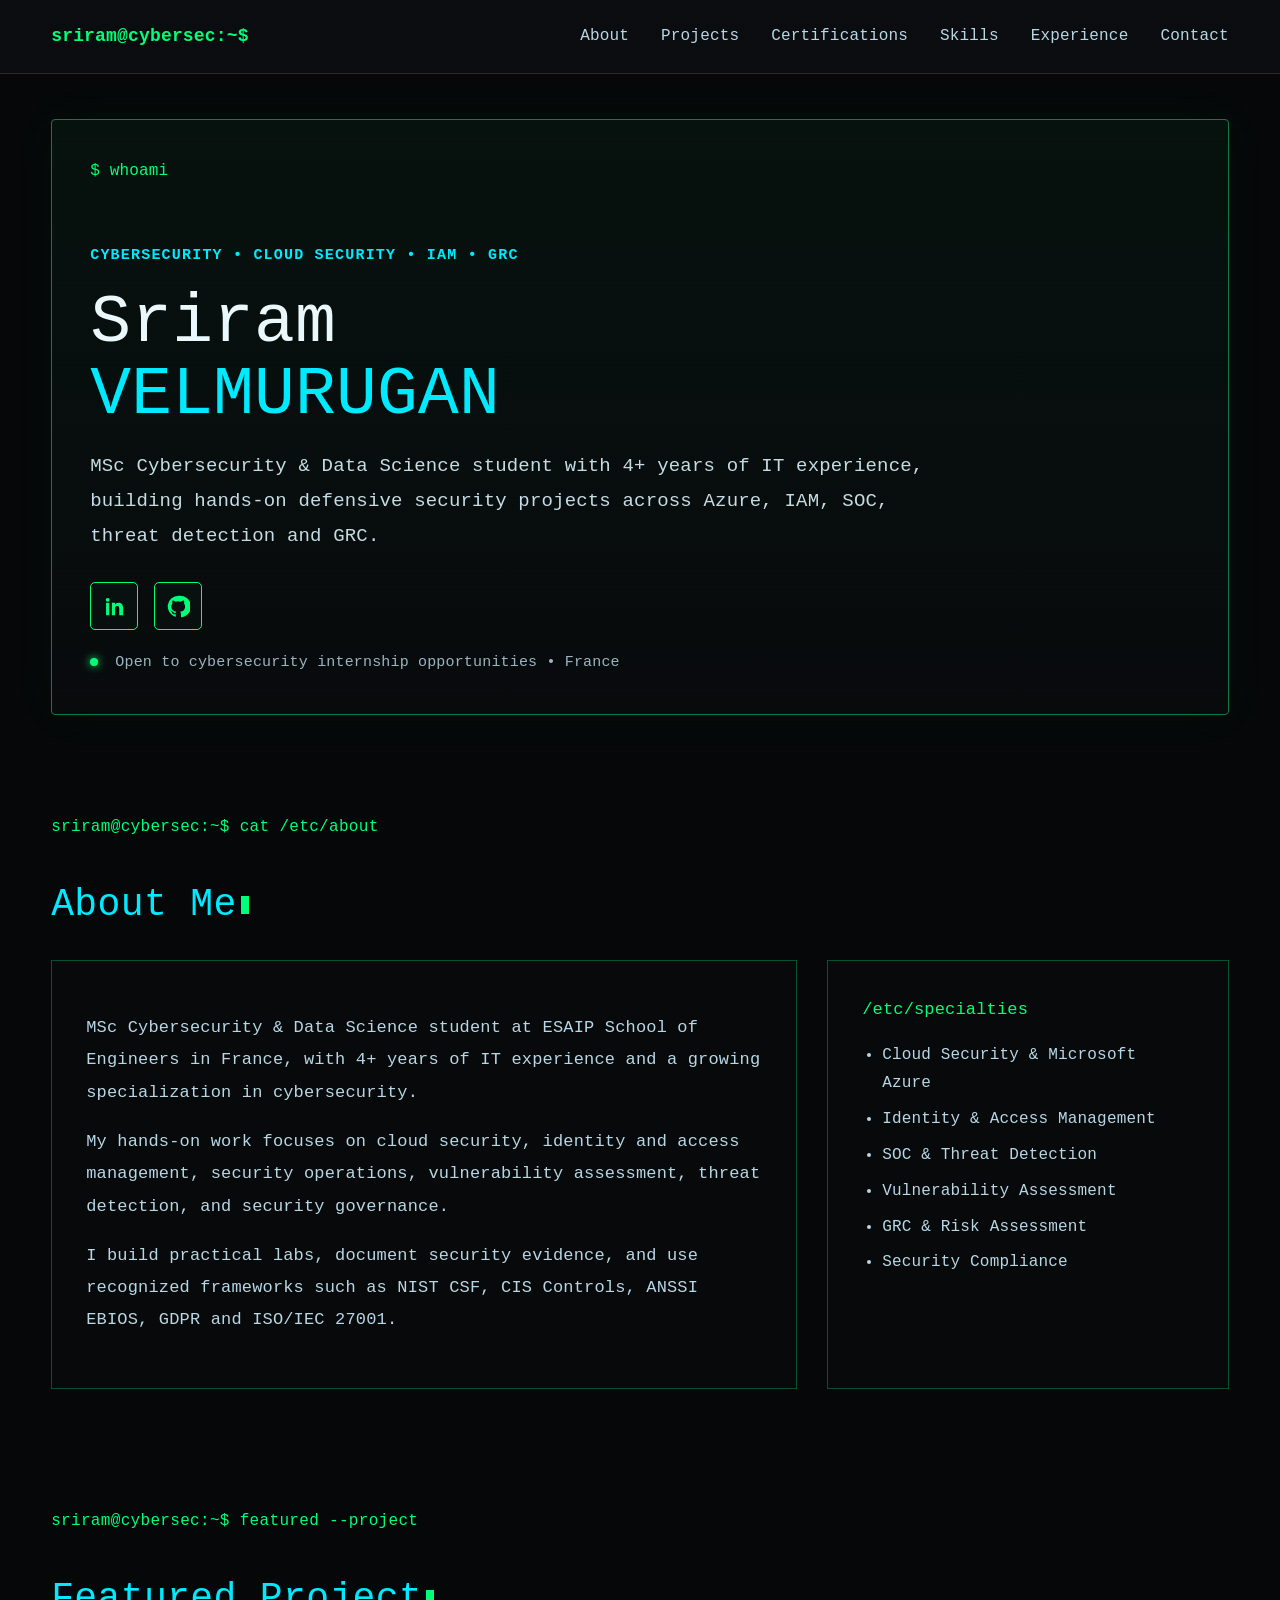
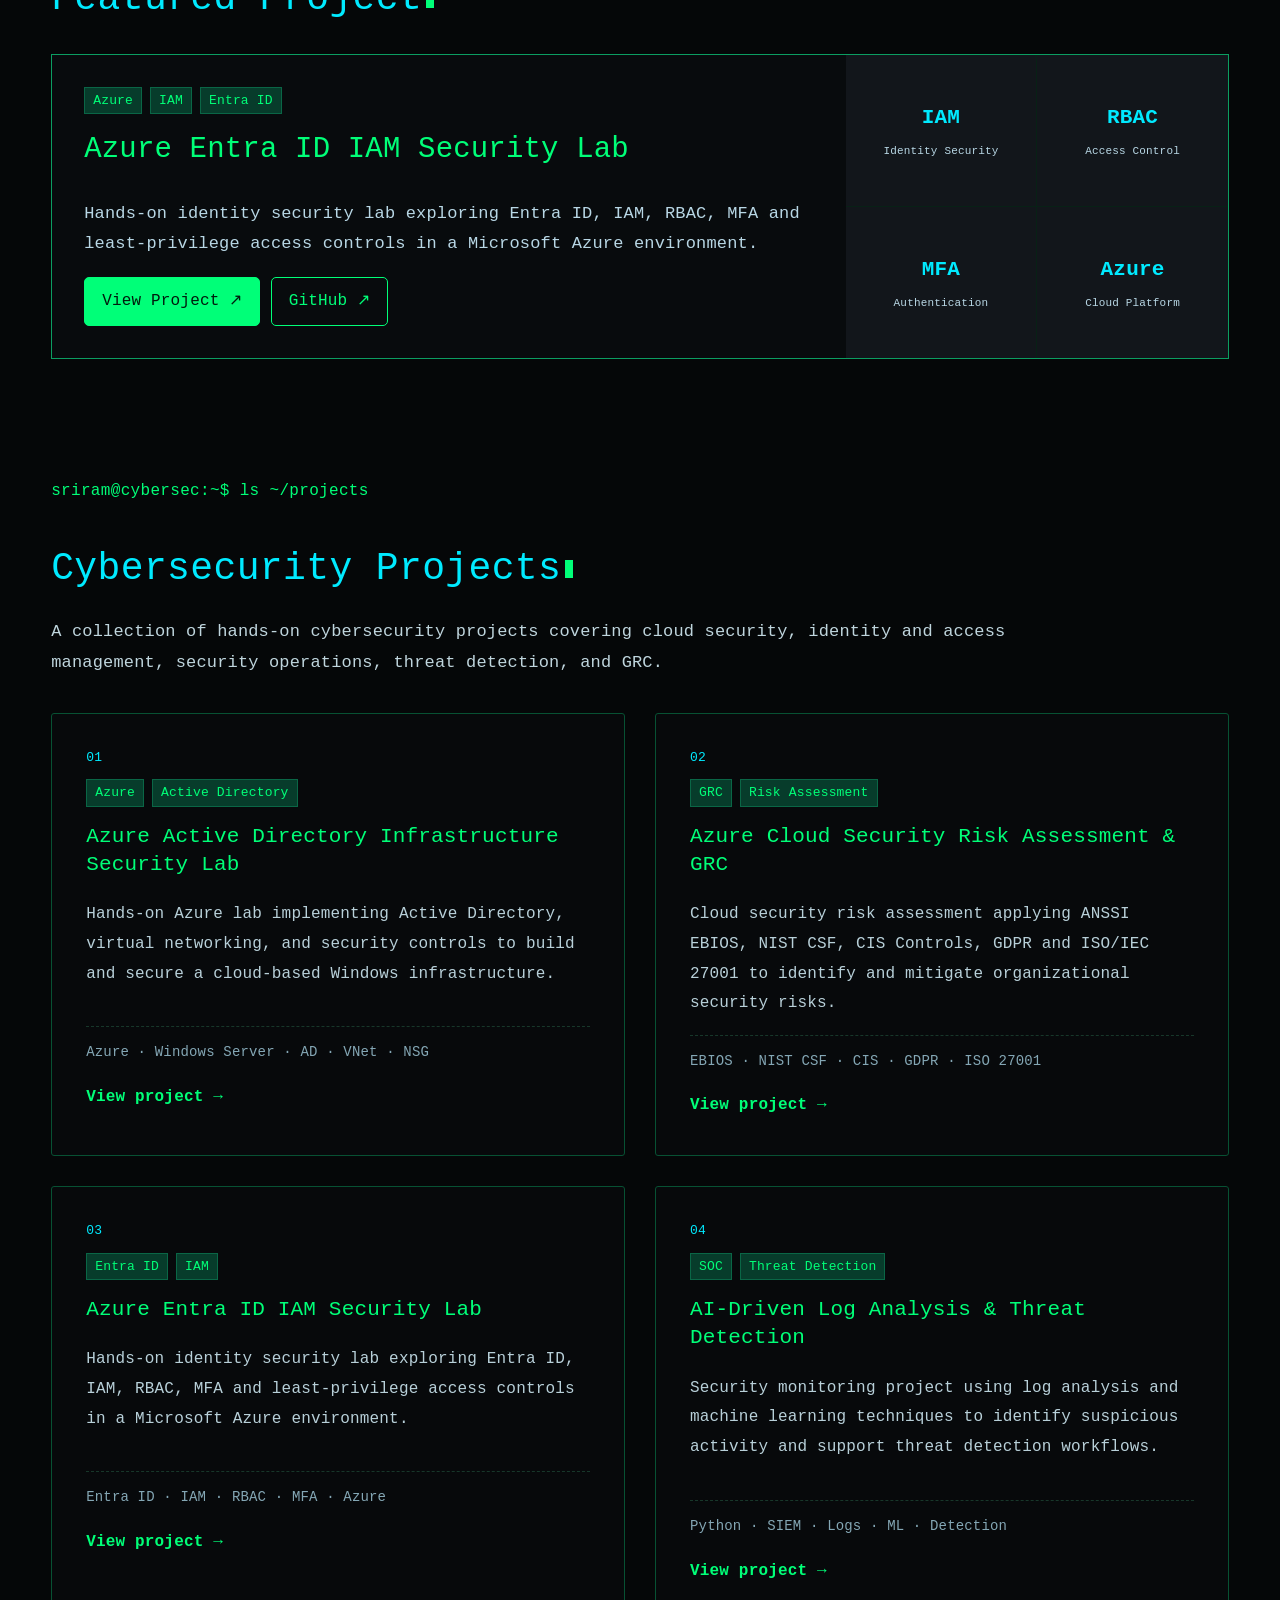
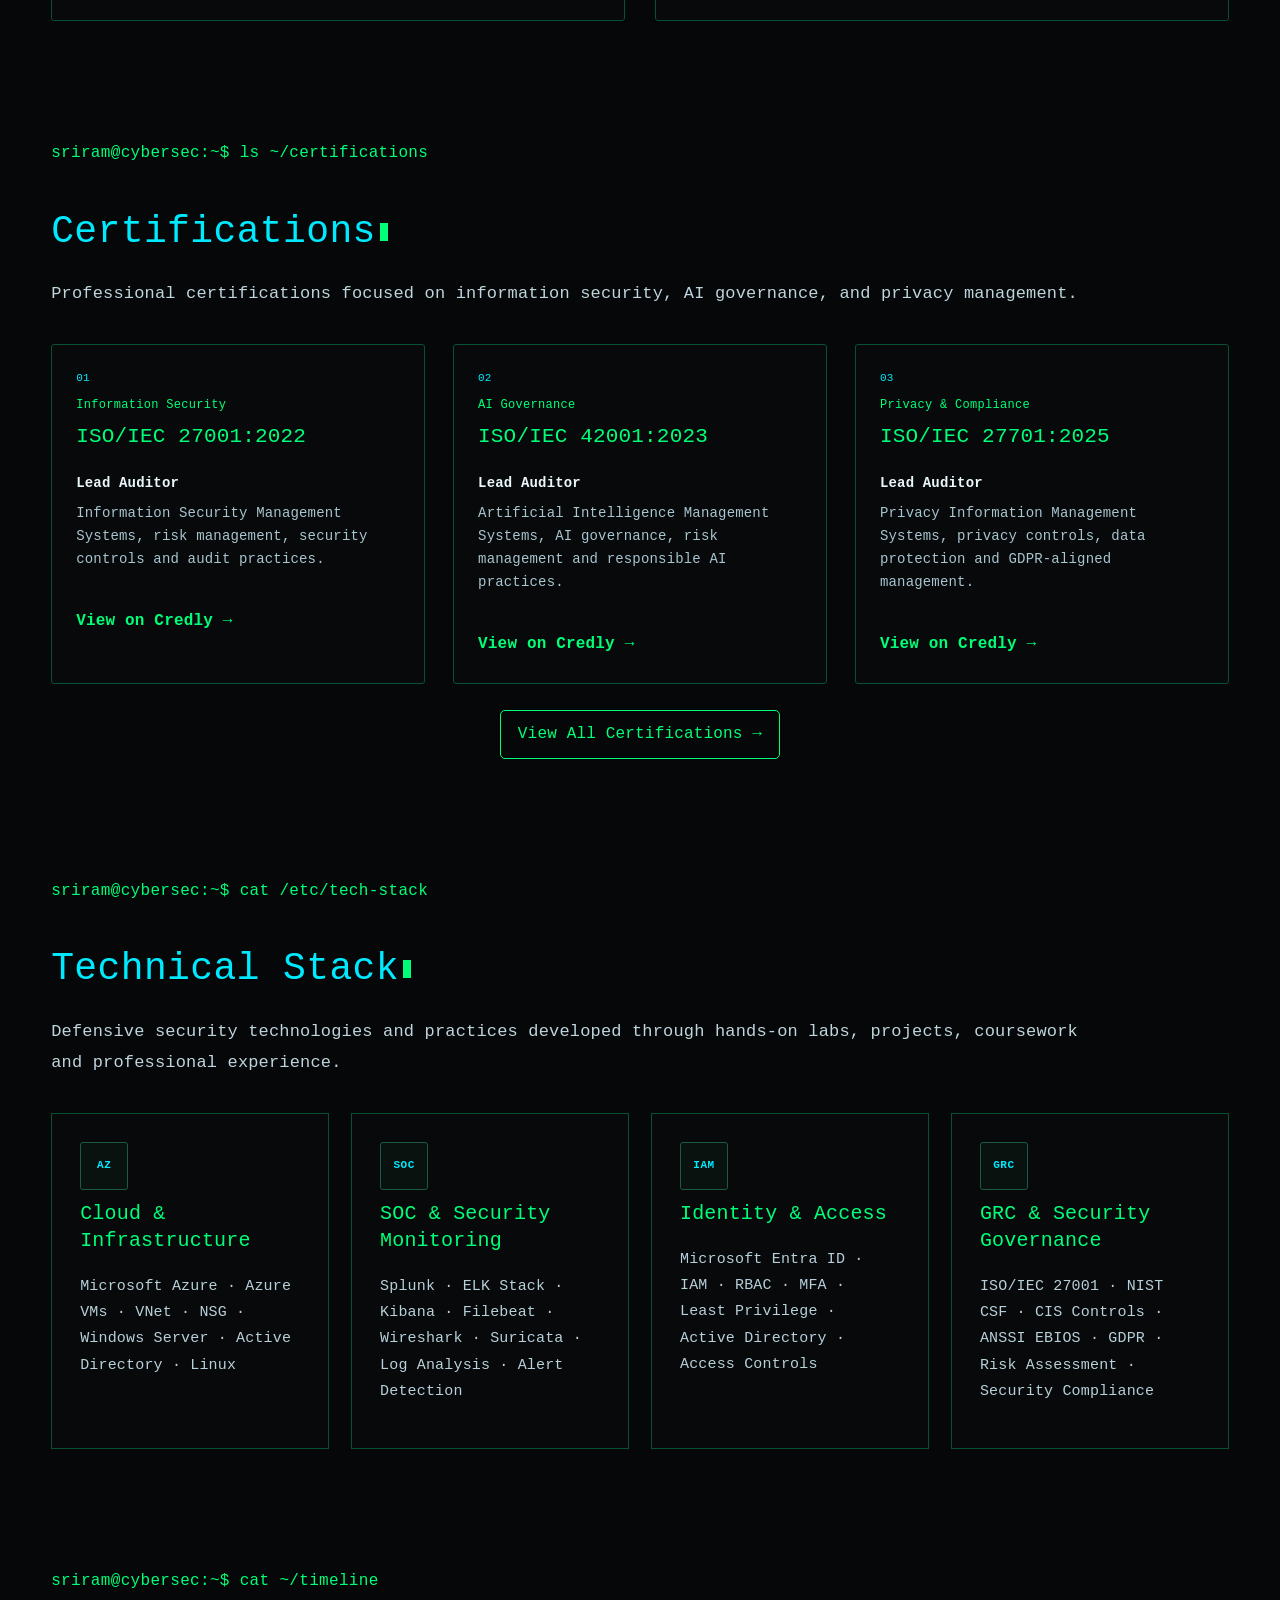
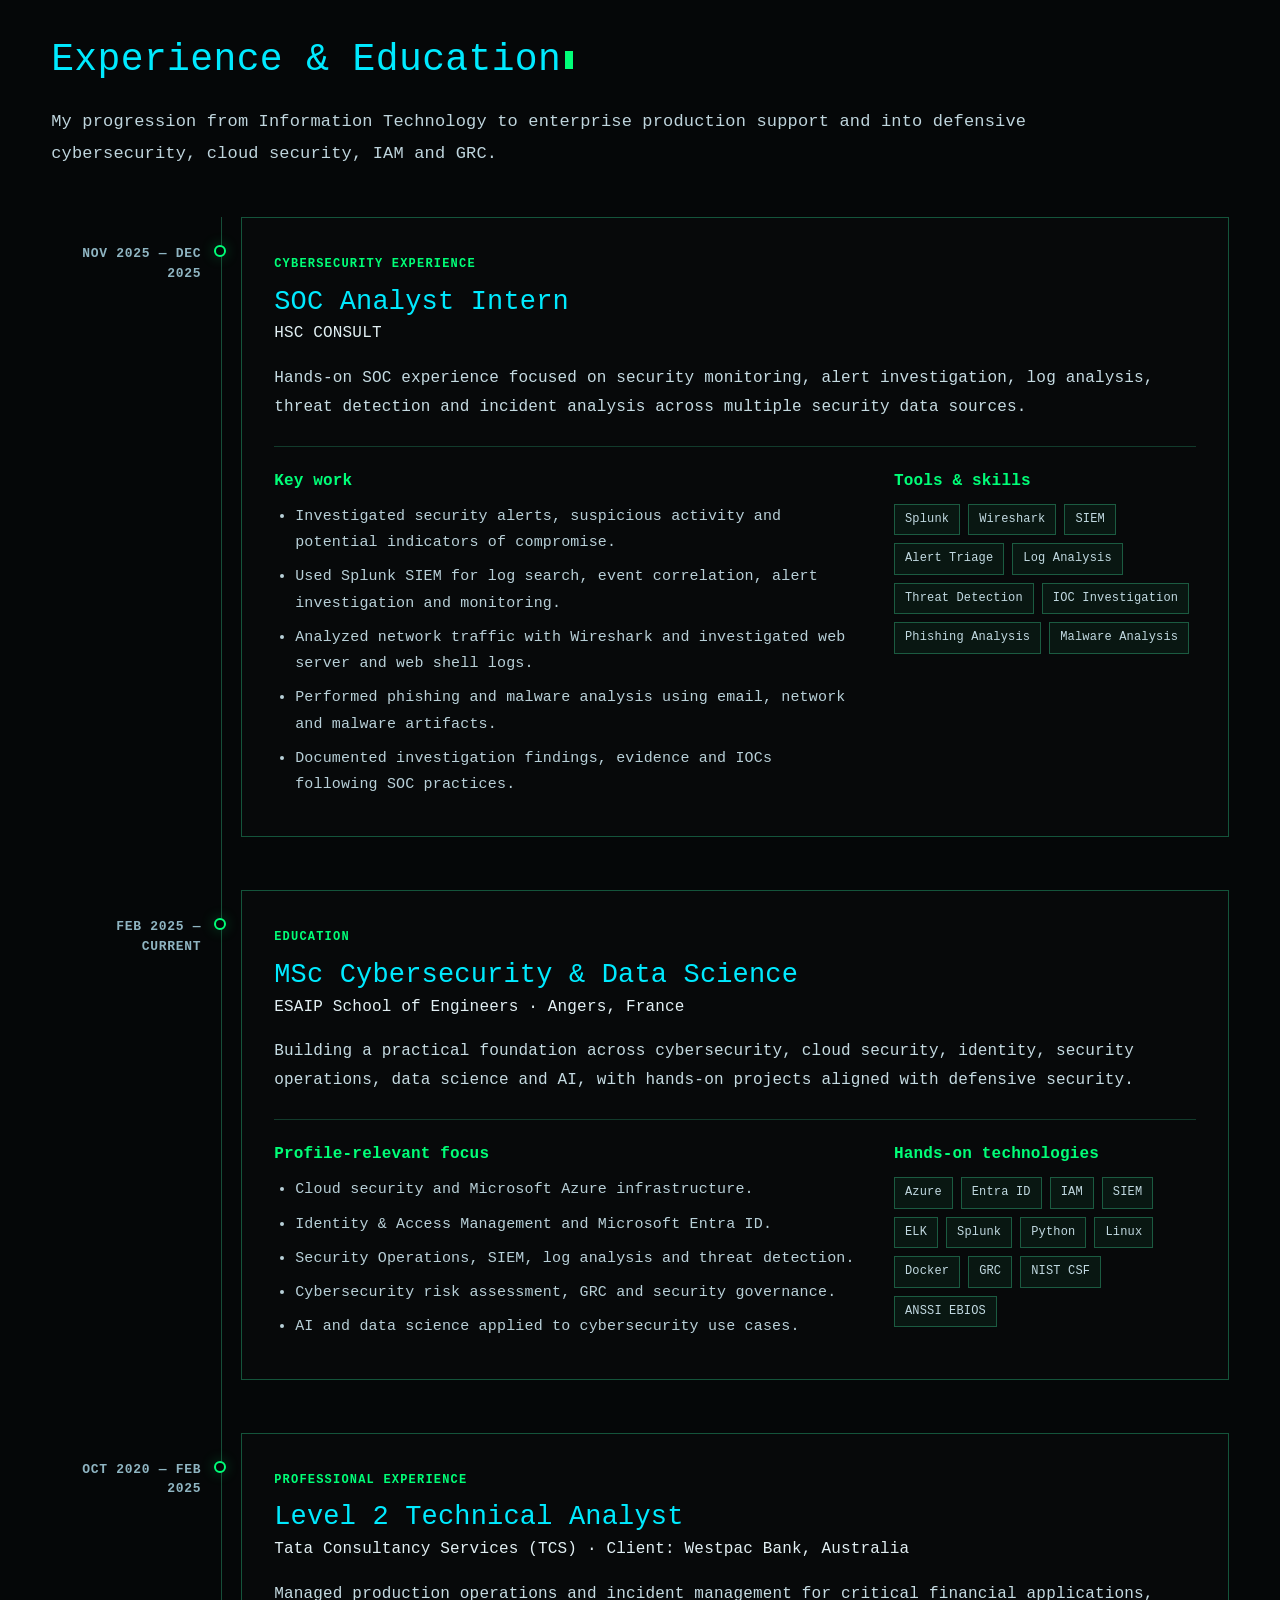
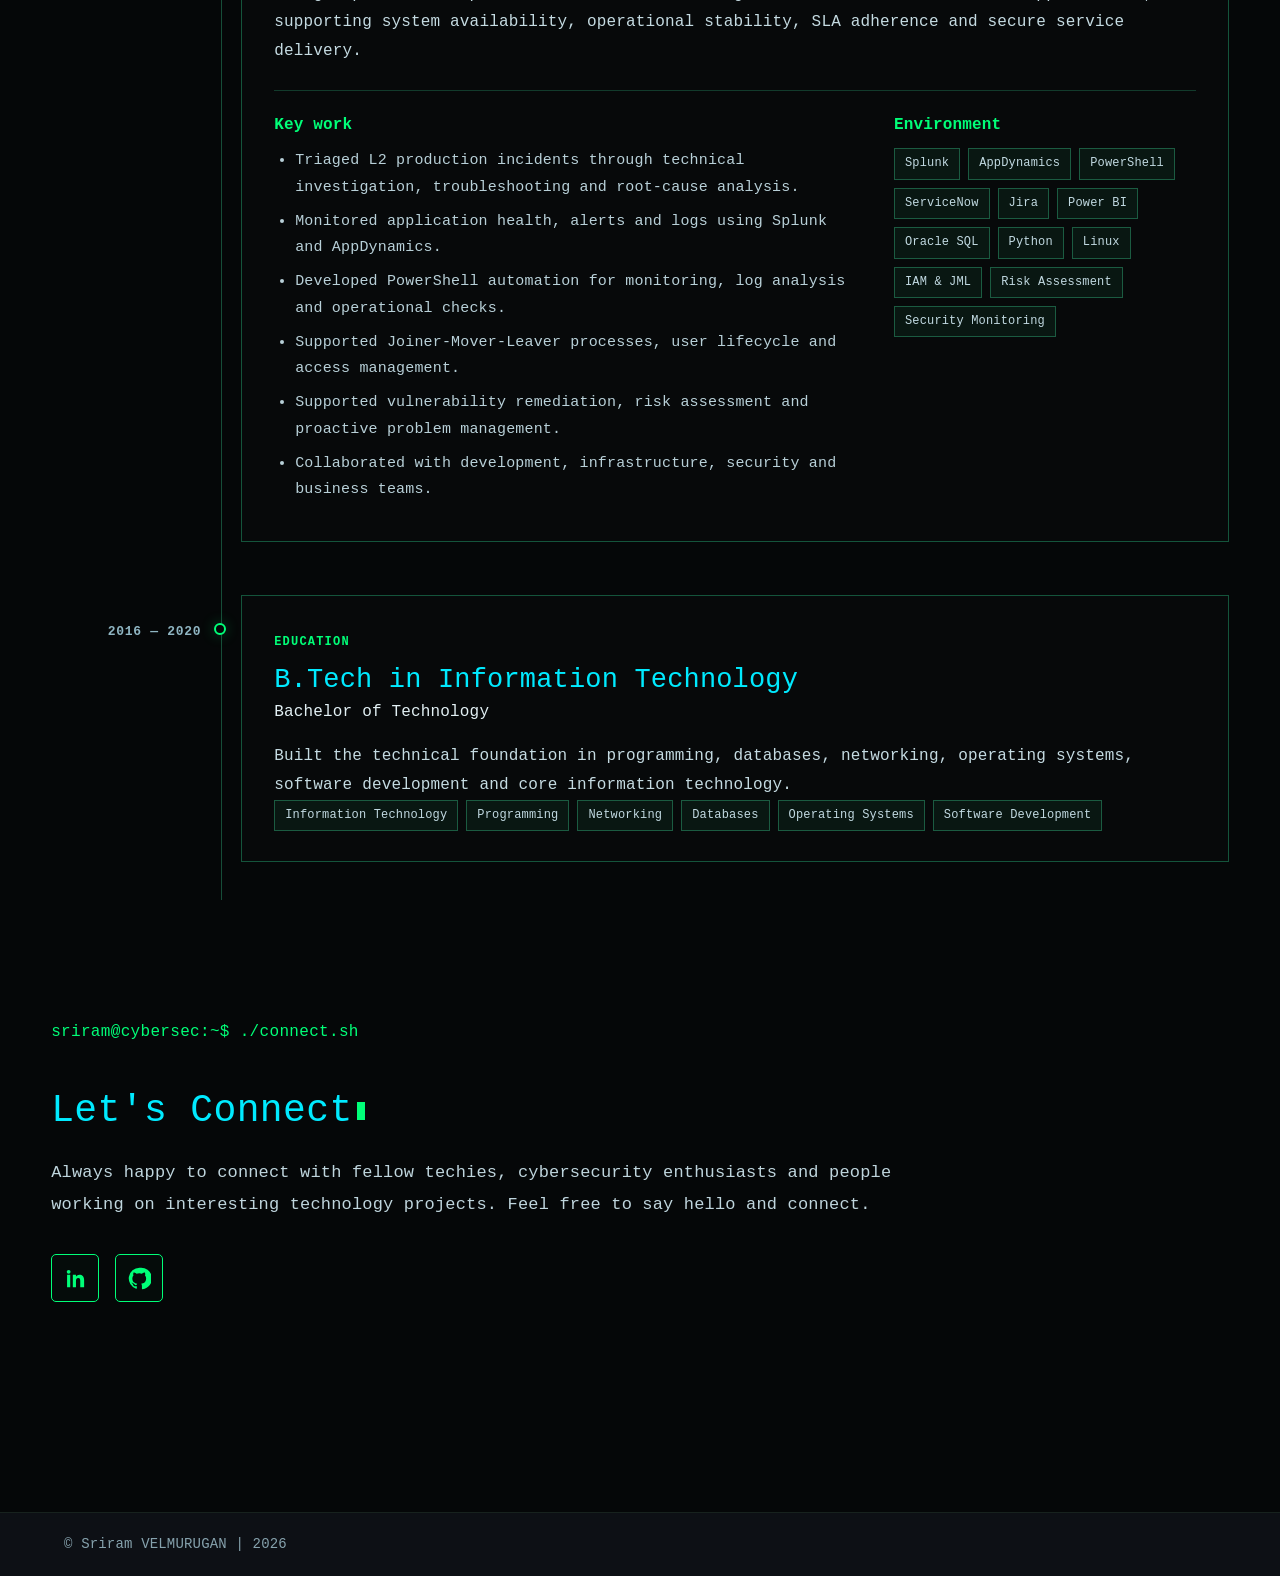
==== index.html @ 2fcb0ab3 "Update portfolio" ====
<!DOCTYPE html>
<html lang="en">
<head>
  <meta charset="UTF-8">
  <meta name="viewport" content="width=device-width, initial-scale=1.0">
  <meta name="description" content="Sriram VELMURUGAN — Cybersecurity, Cloud Security, IAM, SOC and GRC portfolio.">
  <title>Sriram VELMURUGAN | Cybersecurity Portfolio</title>
  <link rel="stylesheet" href="assets/style.css">
</head>
<body>
  <div class="scanlines"></div>

  <header class="topbar">
    <div class="brand">sriram@cybersec:~$</div>
    <nav>
      <a href="#about">About</a>
      <a href="projects.html">Projects</a>
      <a href="certifications.html">Certifications</a>
      <a href="#skills">Skills</a>
      <a href="#experience">Experience</a>
      <a href="#contact">Contact</a>
    </nav>
    <button class="menu-btn" aria-label="Open menu">☰</button>
  </header>

  <main>
    <section class="hero terminal-panel">
      <div class="terminal-command">$ whoami</div>
      <div class="hero-grid">
        <div>
          <p class="eyebrow">CYBERSECURITY • CLOUD SECURITY • IAM • GRC</p>
          <h1>Sriram<br><span>VELMURUGAN</span></h1>
          <p class="hero-role">MSc Cybersecurity &amp; Data Science student with 4+ years of IT experience, building hands-on defensive security projects across Azure, IAM, SOC, threat detection and GRC.</p>
          <div class="social-links" aria-label="Professional profiles">
            <a class="social-icon" href="https://www.linkedin.com/in/sriram57" target="_blank" rel="noreferrer" aria-label="LinkedIn" title="LinkedIn">
              <svg viewBox="0 0 24 24" aria-hidden="true"><path d="M6.5 8.2H3.2V21h3.3V8.2ZM4.85 3A2 2 0 1 0 4.85 7 2 2 0 0 0 4.85 3ZM21 13.65c0-3.85-2.05-5.65-4.78-5.65-2.2 0-3.18 1.2-3.73 2.05V8.2H9.2V21h3.29v-6.34c0-1.67.32-3.29 2.39-3.29 2.04 0 2.07 1.91 2.07 3.4V21H21v-7.35Z"/></svg>
            </a>
            <a class="social-icon" href="https://github.com/srividho?tab=repositories" target="_blank" rel="noreferrer" aria-label="GitHub repositories" title="GitHub repositories">
              <svg viewBox="0 0 24 24" aria-hidden="true"><path d="M12 .8a11.2 11.2 0 0 0-3.54 21.83c.56.1.77-.24.77-.54v-2.1c-3.13.68-3.79-1.32-3.79-1.32-.51-1.3-1.25-1.64-1.25-1.64-1.02-.7.08-.69.08-.69 1.13.08 1.73 1.16 1.73 1.16 1 .1.78 1.92 2.95 1.37.1-.71.39-1.2.71-1.48-2.5-.28-5.13-1.25-5.13-5.57 0-1.23.44-2.24 1.16-3.03-.12-.28-.5-1.43.11-2.98 0 0 .95-.3 3.1 1.16a10.7 10.7 0 0 1 5.64 0c2.15-1.46 3.1-1.16 3.1-1.16.61 1.55.23 2.7.11 2.98.72.79 1.16 1.8 1.16 3.03 0 4.33-2.64 5.29-5.15 5.57.4.35.76 1.05.76 2.12v3.14c0 .3.2.65.78.54A11.2 11.2 0 0 0 12 .8Z"/></svg>
            </a>
          </div>

          <div class="status-line"><span class="dot"></span> Open to cybersecurity internship opportunities • France</div>
        </div>
      </div>
    </section>

    <section id="about" class="section">
      <div class="section-command">sriram@cybersec:~$ cat /etc/about</div>
      <h2>About Me<span class="cursor"></span></h2>
      <div class="about-grid">
        <div class="terminal-copy">
          <p>MSc Cybersecurity &amp; Data Science student at ESAIP School of Engineers in France, with 4+ years of IT experience and a growing specialization in cybersecurity.</p>
          <p>My hands-on work focuses on cloud security, identity and access management, security operations, vulnerability assessment, threat detection, and security governance.</p>
          <p>I build practical labs, document security evidence, and use recognized frameworks such as NIST CSF, CIS Controls, ANSSI EBIOS, GDPR and ISO/IEC 27001.</p>
        </div>
        <div class="focus-card">
          <div class="mini-title">/etc/specialties</div>
          <ul>
            <li>Cloud Security &amp; Microsoft Azure</li>
            <li>Identity &amp; Access Management</li>
            <li>SOC &amp; Threat Detection</li>
            <li>Vulnerability Assessment</li>
            <li>GRC &amp; Risk Assessment</li>
            <li>Security Compliance</li>
          </ul>
        </div>
      </div>
    </section>

    <section id="featured" class="section">
      <div class="section-command">sriram@cybersec:~$ featured --project</div>
      <h2>Featured Project<span class="cursor"></span></h2>
      <article class="featured-card">
        <div class="featured-main">
          <div class="tag-row"><span>Azure</span><span>IAM</span><span>Entra ID</span></div>
          <h3>Azure Entra ID IAM Security Lab</h3>
          <p>Hands-on identity security lab exploring Entra ID, IAM, RBAC, MFA and least-privilege access controls in a Microsoft Azure environment.</p>
          <div class="project-links">
            <a class="btn primary" href="projects.html#entra-id">View Project ↗</a>
            <a class="btn" href="https://github.com/srividho/hexacloud-entra-id-iam-security-lab" target="_blank" rel="noreferrer">GitHub ↗</a>
          </div>
        </div>
        <div class="metrics">
          <div><strong>IAM</strong><span>Identity Security</span></div>
          <div><strong>RBAC</strong><span>Access Control</span></div>
          <div><strong>MFA</strong><span>Authentication</span></div>
          <div><strong>Azure</strong><span>Cloud Platform</span></div>
        </div>
      </article>
    </section>

    <section id="projects" class="section">
      <div class="section-command">sriram@cybersec:~$ ls ~/projects</div>
      <h2>Cybersecurity Projects<span class="cursor"></span></h2>
      <p class="section-lead">A collection of hands-on cybersecurity projects covering cloud security, identity and access management, security operations, threat detection, and GRC.</p>
      <div class="project-grid">
        <article class="project-card">
          <div class="project-number">01</div>
          <div class="tag-row"><span>Azure</span><span>Active Directory</span></div>
          <h3>Azure Active Directory Infrastructure Security Lab</h3>
          <p>Hands-on Azure lab implementing Active Directory, virtual networking, and security controls to build and secure a cloud-based Windows infrastructure.</p>
          <div class="stack">Azure · Windows Server · AD · VNet · NSG</div>
          <a href="projects.html#azure-ad" class="text-link">View project →</a>
        </article>

        <article class="project-card">
          <div class="project-number">02</div>
          <div class="tag-row"><span>GRC</span><span>Risk Assessment</span></div>
          <h3>Azure Cloud Security Risk Assessment &amp; GRC</h3>
          <p>Cloud security risk assessment applying ANSSI EBIOS, NIST CSF, CIS Controls, GDPR and ISO/IEC 27001 to identify and mitigate organizational security risks.</p>
          <div class="stack">EBIOS · NIST CSF · CIS · GDPR · ISO 27001</div>
          <a href="projects.html#grc" class="text-link">View project →</a>
        </article>

        <article class="project-card">
          <div class="project-number">03</div>
          <div class="tag-row"><span>Entra ID</span><span>IAM</span></div>
          <h3>Azure Entra ID IAM Security Lab</h3>
          <p>Hands-on identity security lab exploring Entra ID, IAM, RBAC, MFA and least-privilege access controls in a Microsoft Azure environment.</p>
          <div class="stack">Entra ID · IAM · RBAC · MFA · Azure</div>
          <a href="projects.html#entra-id" class="text-link">View project →</a>
        </article>

        <article class="project-card">
          <div class="project-number">04</div>
          <div class="tag-row"><span>SOC</span><span>Threat Detection</span></div>
          <h3>AI-Driven Log Analysis &amp; Threat Detection</h3>
          <p>Security monitoring project using log analysis and machine learning techniques to identify suspicious activity and support threat detection workflows.</p>
          <div class="stack">Python · SIEM · Logs · ML · Detection</div>
          <a href="projects.html#log-analysis" class="text-link">View project →</a>
        </article>
      </div>
    </section>

    <section id="certifications" class="section">
      <div class="section-command">sriram@cybersec:~$ ls ~/certifications</div>
      <h2>Certifications<span class="cursor"></span></h2>
      <p class="section-lead">Professional certifications focused on information security, AI governance, and privacy management.</p>
      <div class="cert-grid">
        <article class="cert-card">
          <span class="cert-icon">01</span>
          <span class="cert-category">Information Security</span>
          <h3>ISO/IEC 27001:2022</h3>
          <strong>Lead Auditor</strong>
          <p>Information Security Management Systems, risk management, security controls and audit practices.</p>
          <a href="https://www.credly.com/earner/earned/badge/f762684c-2adc-4c47-9c73-7e2a3f993871" target="_blank" rel="noreferrer" class="text-link">View on Credly →</a>
        </article>
        <article class="cert-card">
          <span class="cert-icon">02</span>
          <span class="cert-category">AI Governance</span>
          <h3>ISO/IEC 42001:2023</h3>
          <strong>Lead Auditor</strong>
          <p>Artificial Intelligence Management Systems, AI governance, risk management and responsible AI practices.</p>
          <a href="https://www.credly.com/earner/earned/badge/96034c29-994e-4f6c-9795-8f68d9e0d24f" target="_blank" rel="noreferrer" class="text-link">View on Credly →</a>
        </article>
        <article class="cert-card">
          <span class="cert-icon">03</span>
          <span class="cert-category">Privacy &amp; Compliance</span>
          <h3>ISO/IEC 27701:2025</h3>
          <strong>Lead Auditor</strong>
          <p>Privacy Information Management Systems, privacy controls, data protection and GDPR-aligned management.</p>
          <a href="https://www.credly.com/earner/earned/badge/28d6c5eb-201f-41e3-a1ec-86b1bad2134c" target="_blank" rel="noreferrer" class="text-link">View on Credly →</a>
        </article>
      </div>
      <div class="section-more"><a class="btn" href="certifications.html">View All Certifications →</a></div>
    </section>

    <section id="skills" class="section">
      <div class="section-command">sriram@cybersec:~$ cat /etc/tech-stack</div>
      <h2>Technical Stack<span class="cursor"></span></h2>
      <p class="section-lead">Defensive security technologies and practices developed through hands-on labs, projects, coursework and professional experience.</p>
      <div class="skill-grid">
        <div class="skill-card">
          <div class="skill-icon skill-mark">AZ</div>
          <h3>Cloud &amp; Infrastructure</h3>
          <p>Microsoft Azure · Azure VMs · VNet · NSG · Windows Server · Active Directory · Linux</p>
        </div>
        <div class="skill-card">
          <div class="skill-icon skill-mark">SOC</div>
          <h3>SOC &amp; Security Monitoring</h3>
          <p>Splunk · ELK Stack · Kibana · Filebeat · Wireshark · Suricata · Log Analysis · Alert Detection</p>
        </div>
        <div class="skill-card">
          <div class="skill-icon skill-mark">IAM</div>
          <h3>Identity &amp; Access</h3>
          <p>Microsoft Entra ID · IAM · RBAC · MFA · Least Privilege · Active Directory · Access Controls</p>
        </div>
        <div class="skill-card">
          <div class="skill-icon skill-mark">GRC</div>
          <h3>GRC &amp; Security Governance</h3>
          <p>ISO/IEC 27001 · NIST CSF · CIS Controls · ANSSI EBIOS · GDPR · Risk Assessment · Security Compliance</p>
        </div>
      </div>
    </section>

    <section id="experience" class="section">
      <div class="section-command">sriram@cybersec:~$ cat ~/timeline</div>
      <h2>Experience &amp; Education<span class="cursor"></span></h2>
      <p class="section-lead">My progression from Information Technology to enterprise production support and into defensive cybersecurity, cloud security, IAM and GRC.</p>

      <div class="timeline">

        <article class="timeline-entry">
          <div class="timeline-date">NOV 2025 — DEC 2025</div>
          <div class="timeline-marker"><span></span></div>
          <div class="timeline-content">
            <span class="timeline-type">CYBERSECURITY EXPERIENCE</span>
            <h3>SOC Analyst Intern</h3>
            <p class="timeline-org">HSC CONSULT</p>
            <p class="timeline-summary">
              Hands-on SOC experience focused on security monitoring, alert investigation, log analysis,
              threat detection and incident analysis across multiple security data sources.
            </p>
            <div class="timeline-grid">
              <div>
                <h4>Key work</h4>
                <ul>
                  <li>Investigated security alerts, suspicious activity and potential indicators of compromise.</li>
                  <li>Used Splunk SIEM for log search, event correlation, alert investigation and monitoring.</li>
                  <li>Analyzed network traffic with Wireshark and investigated web server and web shell logs.</li>
                  <li>Performed phishing and malware analysis using email, network and malware artifacts.</li>
                  <li>Documented investigation findings, evidence and IOCs following SOC practices.</li>
                </ul>
              </div>
              <div>
                <h4>Tools &amp; skills</h4>
                <div class="skill-pills">
                  <span>Splunk</span><span>Wireshark</span><span>SIEM</span>
                  <span>Alert Triage</span><span>Log Analysis</span><span>Threat Detection</span>
                  <span>IOC Investigation</span><span>Phishing Analysis</span><span>Malware Analysis</span>
                </div>
              </div>
            </div>
          </div>
        </article>

        <article class="timeline-entry">
          <div class="timeline-date">FEB 2025 — CURRENT</div>
          <div class="timeline-marker"><span></span></div>
          <div class="timeline-content">
            <span class="timeline-type">EDUCATION</span>
            <h3>MSc Cybersecurity &amp; Data Science</h3>
            <p class="timeline-org">ESAIP School of Engineers · Angers, France</p>
            <p class="timeline-summary">
              Building a practical foundation across cybersecurity, cloud security, identity, security operations,
              data science and AI, with hands-on projects aligned with defensive security.
            </p>
            <div class="timeline-grid">
              <div>
                <h4>Profile-relevant focus</h4>
                <ul>
                  <li>Cloud security and Microsoft Azure infrastructure.</li>
                  <li>Identity &amp; Access Management and Microsoft Entra ID.</li>
                  <li>Security Operations, SIEM, log analysis and threat detection.</li>
                  <li>Cybersecurity risk assessment, GRC and security governance.</li>
                  <li>AI and data science applied to cybersecurity use cases.</li>
                </ul>
              </div>
              <div>
                <h4>Hands-on technologies</h4>
                <div class="skill-pills">
                  <span>Azure</span><span>Entra ID</span><span>IAM</span><span>SIEM</span>
                  <span>ELK</span><span>Splunk</span><span>Python</span><span>Linux</span>
                  <span>Docker</span><span>GRC</span><span>NIST CSF</span><span>ANSSI EBIOS</span>
                </div>
              </div>
            </div>
          </div>
        </article>

        <article class="timeline-entry">
          <div class="timeline-date">OCT 2020 — FEB 2025</div>
          <div class="timeline-marker"><span></span></div>
          <div class="timeline-content">
            <span class="timeline-type">PROFESSIONAL EXPERIENCE</span>
            <h3>Level 2 Technical Analyst</h3>
            <p class="timeline-org">Tata Consultancy Services (TCS) · Client: Westpac Bank, Australia</p>
            <p class="timeline-summary">
              Managed production operations and incident management for critical financial applications,
              supporting system availability, operational stability, SLA adherence and secure service delivery.
            </p>
            <div class="timeline-grid">
              <div>
                <h4>Key work</h4>
                <ul>
                  <li>Triaged L2 production incidents through technical investigation, troubleshooting and root-cause analysis.</li>
                  <li>Monitored application health, alerts and logs using Splunk and AppDynamics.</li>
                  <li>Developed PowerShell automation for monitoring, log analysis and operational checks.</li>
                  <li>Supported Joiner-Mover-Leaver processes, user lifecycle and access management.</li>
                  <li>Supported vulnerability remediation, risk assessment and proactive problem management.</li>
                  <li>Collaborated with development, infrastructure, security and business teams.</li>
                </ul>
              </div>
              <div>
                <h4>Environment</h4>
                <div class="skill-pills">
                  <span>Splunk</span><span>AppDynamics</span><span>PowerShell</span>
                  <span>ServiceNow</span><span>Jira</span><span>Power BI</span>
                  <span>Oracle SQL</span><span>Python</span><span>Linux</span>
                  <span>IAM &amp; JML</span><span>Risk Assessment</span><span>Security Monitoring</span>
                </div>
              </div>
            </div>
          </div>
        </article>

        <article class="timeline-entry">
          <div class="timeline-date">2016 — 2020</div>
          <div class="timeline-marker"><span></span></div>
          <div class="timeline-content">
            <span class="timeline-type">EDUCATION</span>
            <h3>B.Tech in Information Technology</h3>
            <p class="timeline-org">Bachelor of Technology</p>
            <p class="timeline-summary">
              Built the technical foundation in programming, databases, networking, operating systems,
              software development and core information technology.
            </p>
            <div class="skill-pills">
              <span>Information Technology</span><span>Programming</span><span>Networking</span>
              <span>Databases</span><span>Operating Systems</span><span>Software Development</span>
            </div>
          </div>
        </article>

      </div>
    </section>

    <section id="contact" class="section contact-section">
      <div class="section-command">sriram@cybersec:~$ ./connect.sh</div>
      <h2>Let's Connect<span class="cursor"></span></h2>
      <p class="section-lead">
        Always happy to connect with fellow techies, cybersecurity enthusiasts and people working
        on interesting technology projects. Feel free to say hello and connect.
      </p>
      <div class="social-links contact-socials" aria-label="Professional profiles">
        <a class="social-icon" href="https://www.linkedin.com/in/sriram57" target="_blank" rel="noopener noreferrer"
           aria-label="LinkedIn" title="LinkedIn">
          <svg viewBox="0 0 24 24" aria-hidden="true">
            <path d="M6.5 8.2H3.2V21h3.3V8.2ZM4.85 3A2 2 0 1 0 4.85 7 2 2 0 0 0 4.85 3ZM21 13.65c0-3.85-2.05-5.65-4.78-5.65-2.2 0-3.18 1.2-3.73 2.05V8.2H9.2V21h3.29v-6.34c0-1.67.32-3.29 2.39-3.29 2.04 0 2.07 1.91 2.07 3.4V21H21v-7.35Z"/>
          </svg>
        </a>
        <a class="social-icon" href="https://github.com/srividho?tab=repositories" target="_blank" rel="noopener noreferrer"
           aria-label="GitHub repositories" title="GitHub repositories">
          <svg viewBox="0 0 24 24" aria-hidden="true">
            <path d="M12 .8a11.2 11.2 0 0 0-3.54 21.83c.56.1.77-.24.77-.54v-2.1c-3.13.68-3.79-1.32-3.79-1.32-.51-1.3-1.25-1.64-1.25-1.64-1.02-.7.08-.69.08-.69 1.13.08 1.73 1.16 1.73 1.16 1 .1.78 1.92 2.95 1.37.1-.71.39-1.2.71-1.48-2.5-.28-5.13-1.25-5.13-5.57 0-1.23.44-2.24 1.16-3.03-.12-.28-.5-1.43.11-2.98 0 0 .95-.3 3.1 1.16a10.7 10.7 0 0 1 5.64 0c2.15-1.46 3.1-1.16 3.1-1.16.61 1.55.23 2.7.11 2.98.72.79 1.16 1.8 1.16 3.03 0 4.33-2.64 5.29-5.15 5.57.4.35.76 1.05.76 2.12v3.14c0 .3.2.65.78.54A11.2 11.2 0 0 0 12 .8Z"/>
          </svg>
        </a>
      </div>
    </section>

  </main>

  <footer>
    <span>© Sriram VELMURUGAN | 2026</span>
    <span></span>
  </footer>

  <script src="assets/script.js"></script>
</body>
</html>
---- assets/style.css ----
:root{
  --bg:#050708;--panel:#090b0d;--panel2:#101419;--green:#00ff78;--cyan:#00eaff;
  --text:#b8d7e5;--muted:#71909e;--border:#063d2a;--white:#eaf7fb;
  --max:1400px;
}
*{box-sizing:border-box}html{scroll-behavior:smooth}body{margin:0;background:var(--bg);color:var(--text);font-family:"Courier New",Consolas,monospace;line-height:1.7}
a{color:inherit;text-decoration:none}.scanlines{position:fixed;inset:0;pointer-events:none;z-index:50;background:repeating-linear-gradient(0deg,rgba(255,255,255,.018) 0,rgba(255,255,255,.018) 1px,transparent 1px,transparent 4px);opacity:.35}
.topbar{position:sticky;top:0;z-index:40;min-height:64px;padding:0 4%;display:flex;align-items:center;justify-content:space-between;background:rgba(11,13,17,.96);border-bottom:1px solid var(--border);backdrop-filter:blur(10px)}
.brand{color:var(--green);font-size:18px}.topbar nav{display:flex;gap:32px;font-size:16px}.topbar nav a:hover,.topbar nav a.active{color:var(--green)}.menu-btn{display:none;background:none;border:0;color:var(--green);font-size:22px}
main{max-width:var(--max);margin:auto;padding:45px 4% 90px}.terminal-panel{border:1px solid #0c7a4c;border-radius:4px;background:linear-gradient(180deg,#06120e,#080a0c);padding:38px;margin-bottom:100px;box-shadow:0 0 50px rgba(0,255,120,.04)}
.terminal-command,.section-command{color:var(--green);font-size:18px;margin-bottom:42px}.hero-grid{display:grid;grid-template-columns:1.5fr .5fr;gap:50px;align-items:center}.eyebrow{color:var(--cyan);font-size:15px;letter-spacing:1.2px}h1,h2,h3{font-weight:500;margin-top:0}h1{font-size:68px;line-height:1.05;color:var(--white);margin:18px 0}h1 span,h2{color:var(--cyan)}h2{font-size:34px;margin-bottom:32px}h3{color:var(--green);font-size:21px;line-height:1.35}.hero-role{max-width:760px;font-size:20px}.actions{display:flex;gap:12px;flex-wrap:wrap;margin:26px 0}.btn{display:inline-block;border:1px solid var(--green);border-radius:5px;padding:9px 17px;color:var(--green);font-size:16px;transition:.2s}.btn:hover{background:rgba(0,255,120,.08);transform:translateY(-1px)}.btn.primary{background:var(--green);color:#001b0d}.status-line{font-size:16px;color:var(--muted)}.dot{display:inline-block;width:8px;height:8px;border-radius:50%;background:var(--green);box-shadow:0 0 9px var(--green);margin-right:8px}.profile-box{display:flex;justify-content:center}.profile-placeholder{width:260px;height:310px;border:1px solid #145c43;background:#0c1114;display:flex;flex-direction:column;justify-content:center;align-items:center;color:var(--green);font-size:11px}.avatar{width:150px;height:150px;border:1px solid var(--green);border-radius:50%;display:grid;place-items:center;color:var(--cyan);font-size:38px;margin-bottom:20px}
.section{margin-bottom:115px}.section-lead{max-width:900px;margin:-8px 0 34px}.about-grid{display:grid;grid-template-columns:1.3fr .7fr;gap:30px}.terminal-copy,.focus-card,.project-card,.cert-card,.skill-card,.timeline-item,.detail-card{border:1px solid #075133;background:#07090b}.terminal-copy,.focus-card{padding:34px}.focus-card .mini-title{color:var(--green);margin-bottom:15px}.focus-card ul{margin:0;padding-left:20px}.focus-card li{margin:7px 0}
.featured-card{border:1px solid #0b9d61;display:grid;grid-template-columns:1.35fr .65fr;background:#080b0d}.featured-main{padding:32px}.featured-main h3{font-size:29px}.featured-main p{max-width:720px}.tag-row{display:flex;gap:8px;flex-wrap:wrap;margin-bottom:16px}.tag-row span{font-size:11px;padding:3px 8px;background:#073c2b;color:var(--green);border:1px solid #0a6646}.metrics{display:grid;grid-template-columns:1fr 1fr;gap:1px;background:#082116}.metrics div{background:#12161b;display:grid;place-items:center;align-content:center;min-height:130px;text-align:center}.metrics strong{color:var(--cyan);font-size:21px}.metrics span{font-size:11px;margin-top:5px}
.project-grid{display:grid;grid-template-columns:1fr 1fr;gap:24px}.project-card{padding:34px;min-height:360px;position:relative}.project-number{color:var(--cyan);font-size:13px;margin-bottom:12px}.project-card p{min-height:110px}.stack{color:#84a7b5;font-size:13px;border-top:1px dashed #17372a;padding-top:14px;margin-top:14px}.text-link{display:inline-block;color:var(--green);font-size:13px;margin-top:18px}.text-link:hover{color:var(--cyan)}
.cert-grid{display:grid;grid-template-columns:repeat(3,1fr);gap:22px}.cert-grid.full{grid-template-columns:repeat(3,1fr)}.cert-card{padding:25px;min-height:290px}.cert-icon{display:block;color:var(--cyan);font-size:12px;margin-bottom:15px}.cert-category{font-size:13px;color:var(--green);display:block;margin-bottom:12px}.cert-card strong{color:var(--white);font-size:13px}.cert-card p{font-size:15px;color:#9bb9c5}.skill-grid{display:grid;grid-template-columns:repeat(4,1fr);gap:16px}.skill-card{padding:28px}.skill-icon{font-size:34px;margin-bottom:10px}.skill-card h3{font-size:21px}.skill-card p{font-size:15px}
.timeline{display:grid;gap:15px}.timeline-item{display:grid;grid-template-columns:150px 1fr;gap:25px;padding:28px}.timeline-item .time{color:var(--cyan);font-size:15px}.timeline-item h3{margin-bottom:3px}.timeline-item p{margin:0}.timeline-item span{font-size:11px;color:var(--muted)}
.contact{border-top:1px solid var(--border);padding-top:55px}.subpage{max-width:1100px}.subpage h1{font-size:52px}.detail-card{padding:38px;margin:28px 0}.detail-card h2{color:var(--white);font-size:34px}.detail-grid{display:grid;grid-template-columns:1fr 1fr;gap:25px;margin:25px 0}.detail-grid h4{color:var(--green);font-weight:normal}.detail-grid ul{padding-left:20px}.secondary{min-height:240px}
footer{border-top:1px solid #17221e;background:#0d1015;padding:20px 5%;display:flex;justify-content:space-between;color:#86a2ad;font-size:15px}
.cursor{display:inline-block;width:8px;height:18px;background:var(--green);margin-left:4px;vertical-align:middle;animation:blink 1s steps(2,end) infinite}@keyframes blink{50%{opacity:0}}
@media(max-width:850px){.topbar nav{display:none}.menu-btn{display:block}.hero-grid,.about-grid,.featured-card,.detail-grid{grid-template-columns:1fr}.project-grid,.cert-grid,.cert-grid.full{grid-template-columns:1fr 1fr}.skill-grid{grid-template-columns:1fr 1fr}.profile-box{justify-content:flex-start}.metrics{min-height:220px}h1{font-size:43px}}
@media(max-width:560px){main{padding:24px 18px 50px}.project-grid,.cert-grid,.cert-grid.full,.skill-grid{grid-template-columns:1fr}.terminal-panel{padding:20px}.hero-role{font-size:15px}.subpage h1{font-size:34px}.timeline-item{grid-template-columns:1fr;gap:5px}footer{flex-direction:column;gap:8px}}


/* Larger desktop presentation */
@media (min-width: 1100px) {
  .topbar { min-height: 74px; }
  .hero-role { max-width: 850px; }
  .section-lead { font-size: 16px; line-height: 1.9; }
  .project-card p, .cert-card p, .skill-card p { font-size: 15px; line-height: 1.8; }
  .project-card, .cert-card { border-radius: 3px; }
  .project-grid { gap: 30px; }
  .cert-grid { gap: 28px; }
  .skill-grid { gap: 22px; }
}

@media (max-width: 850px) {
  h1 { font-size: 50px; }
  h2 { font-size: 30px; }
  .hero-role { font-size: 16px; }
}

@media (max-width: 560px) {
  main { padding: 28px 18px 60px; }
  h1 { font-size: 40px; }
  h2 { font-size: 27px; }
  .hero-role { font-size: 15px; }
}


/* =========================
   Readability pass
   ========================= */
body {
  font-size: 17px;
  line-height: 1.8;
}

.topbar .brand {
  font-size: 18px;
  font-weight: 600;
}

.topbar nav a {
  font-size: 16px;
}

.terminal-command,
.section-command {
  font-size: 16px;
  line-height: 1.7;
}

.eyebrow {
  font-size: 15px;
  font-weight: 600;
}

.hero-role {
  font-size: 19px;
  line-height: 1.85;
  color: #c6dce4;
}

.status-line {
  font-size: 15px;
  line-height: 1.7;
  color: #9ab5c0;
}

.section-lead {
  font-size: 17px;
  line-height: 1.85;
  color: #b8d0d9;
}

.terminal-copy p {
  font-size: 17px;
  line-height: 1.9;
}

.focus-card li {
  font-size: 16px;
  line-height: 1.8;
}

.tag-row span,
.cert-category,
.project-number {
  font-size: 13px;
  line-height: 1.5;
}

.project-card p,
.cert-card p,
.skill-card p,
.detail-card p,
.detail-grid li {
  font-size: 16px;
  line-height: 1.85;
  color: #b8d0d9;
}

.stack {
  font-size: 14px;
  line-height: 1.7;
}

.text-link {
  font-size: 16px;
  font-weight: 600;
}

.cert-card strong {
  font-size: 15px;
}

.skill-card h3 {
  font-size: 20px;
}

.skill-card p {
  font-size: 15px;
}

.timeline-item .time {
  font-size: 14px;
}

.timeline-item p {
  font-size: 16px;
}

.timeline-item span {
  font-size: 14px;
  line-height: 1.7;
}

.detail-grid h4 {
  font-size: 16px;
}

footer {
  font-size: 14px;
}

@media (max-width: 850px) {
  body { font-size: 16px; }
  .hero-role { font-size: 17px; }
  .status-line { font-size: 14px; }
  .section-lead { font-size: 16px; }
}

@media (max-width: 560px) {
  body { font-size: 15px; }
  .terminal-command,
  .section-command { font-size: 14px; }
  .hero-role { font-size: 16px; }
  .status-line { font-size: 14px; }
  .section-lead { font-size: 15px; }
  .project-card p,
  .cert-card p,
  .skill-card p,
  .detail-card p,
  .detail-grid li { font-size: 15px; }
}


/* Certification page — clean professional layout */
.cert-grid.full {
  grid-template-columns: repeat(3, minmax(0, 1fr));
  gap: 20px;
  align-items: stretch;
}

.cert-card {
  padding: 24px 25px;
  min-height: 270px;
  display: flex;
  flex-direction: column;
  justify-content: flex-start;
}

.cert-card h2 {
  font-size: 22px;
  line-height: 1.35;
  margin: 0 0 8px;
  color: #eaf7fb;
}

.cert-card .cert-category {
  font-size: 12px;
  line-height: 1.4;
  letter-spacing: .3px;
  margin: 0 0 10px;
}

.cert-card .cert-icon {
  font-size: 11px;
  margin: 0 0 8px;
}

.cert-card strong {
  font-size: 14px;
  line-height: 1.5;
  margin-bottom: 8px;
}

.cert-card p {
  font-size: 14px;
  line-height: 1.65;
  margin: 0 0 18px;
  color: #a9c5cf;
}

.cert-card .btn {
  align-self: flex-start;
  margin-top: auto;
  font-size: 13px;
  padding: 7px 13px;
}

.cert-card.secondary {
  min-height: 245px;
}

.subpage > .section-lead {
  margin-bottom: 28px;
}

@media (max-width: 950px) {
  .cert-grid.full {
    grid-template-columns: repeat(2, minmax(0, 1fr));
  }
}

@media (max-width: 600px) {
  .cert-grid.full {
    grid-template-columns: 1fr;
    gap: 16px;
  }
  .cert-card,
  .cert-card.secondary {
    min-height: 0;
  }
  .cert-card h2 {
    font-size: 21px;
  }
}


/* Final certification typography cleanup */
.subpage .section-command {
  margin-bottom: 28px;
}
.subpage h1 {
  margin-bottom: 14px;
}
.cert-grid.full {
  grid-template-columns: repeat(3, minmax(0, 1fr));
  gap: 22px;
}
.cert-card {
  padding: 24px;
  min-height: 260px;
}
.cert-card h2 {
  font-size: 22px;
  line-height: 1.35;
  margin: 0 0 8px;
  color: #eaf7fb;
}
.cert-card .cert-category {
  font-size: 12px;
  line-height: 1.4;
  margin-bottom: 10px;
}
.cert-card p {
  font-size: 14px;
  line-height: 1.65;
  margin: 0 0 18px;
  color: #a9c5cf;
}
.cert-card .btn {
  margin-top: auto;
  align-self: flex-start;
  font-size: 13px;
  padding: 7px 13px;
}
.cert-card.secondary {
  min-height: 240px;
}
@media (max-width: 950px) {
  .cert-grid.full { grid-template-columns: repeat(2, minmax(0, 1fr)); }
}
@media (max-width: 600px) {
  .cert-grid.full { grid-template-columns: 1fr; gap: 16px; }
  .cert-card, .cert-card.secondary { min-height: 0; }
}


/* Dedicated page navigation and clean certification grid */
.section-more {
  display: flex;
  justify-content: center;
  margin-top: 26px;
}
.cert-grid.full {
  grid-template-columns: repeat(3, minmax(0, 1fr));
  gap: 22px;
  align-items: stretch;
}
.cert-grid.full .cert-card {
  min-height: 270px;
}
.cert-grid.full .cert-card h2 {
  font-size: 22px;
  line-height: 1.35;
}
.cert-grid.full .cert-card p {
  font-size: 14px;
  line-height: 1.65;
}
.cert-grid.full .cert-card .btn {
  margin-top: auto;
}
@media (max-width: 950px) {
  .cert-grid.full { grid-template-columns: repeat(2, minmax(0, 1fr)); }
}
@media (max-width: 600px) {
  .cert-grid.full { grid-template-columns: 1fr; }
}


/* Final hero and defensive-security presentation */
.hero-grid {
  grid-template-columns: 1fr;
}
.social-links {
  display: flex;
  align-items: center;
  gap: 16px;
  margin: 28px 0 20px;
}
.social-icon {
  width: 48px;
  height: 48px;
  display: grid;
  place-items: center;
  border: 1px solid var(--green);
  border-radius: 5px;
  color: var(--green);
  background: rgba(0,255,120,.02);
  transition: .2s ease;
}
.social-icon:hover {
  color: var(--cyan);
  border-color: var(--cyan);
  background: rgba(0,234,255,.05);
  transform: translateY(-2px);
}
.social-icon svg {
  width: 23px;
  height: 23px;
  fill: currentColor;
}
.skill-grid {
  grid-template-columns: repeat(4, minmax(0, 1fr));
}
.skill-card {
  min-height: 245px;
}
.skill-card p {
  line-height: 1.75;
}
@media (max-width: 950px) {
  .skill-grid { grid-template-columns: repeat(2, minmax(0, 1fr)); }
}
@media (max-width: 600px) {
  .skill-grid { grid-template-columns: 1fr; }
  .social-icon { width: 44px; height: 44px; }
}


/* Experience & education — detailed professional presentation */
.experience-list {
  display: grid;
  gap: 26px;
}
.experience-card {
  border: 1px solid #075133;
  background: #07090b;
  padding: 30px;
}
.experience-header {
  display: flex;
  justify-content: space-between;
  gap: 25px;
  align-items: flex-start;
  border-bottom: 1px solid #143126;
  padding-bottom: 20px;
  margin-bottom: 20px;
}
.experience-type {
  color: var(--green);
  font-size: 12px;
  letter-spacing: 1px;
  font-weight: 600;
}
.experience-header h3 {
  color: var(--cyan);
  font-size: 25px;
  margin: 7px 0 2px;
}
.experience-header .role {
  color: #e1f0f4;
  font-size: 16px;
  margin: 0;
}
.experience-header .period {
  color: #8da9b4;
  font-size: 14px;
  margin: 3px 0 0;
}
.experience-number {
  color: var(--cyan);
  font-size: 14px;
  border: 1px solid #075133;
  padding: 5px 9px;
}
.experience-project {
  display: flex;
  gap: 12px;
  flex-wrap: wrap;
  font-size: 15px;
  margin-bottom: 16px;
}
.experience-project strong {
  color: var(--green);
  font-weight: 600;
}
.experience-summary {
  color: #c2d8df;
  font-size: 16px;
  line-height: 1.8;
  max-width: 1000px;
}
.experience-columns {
  display: grid;
  grid-template-columns: 1.35fr .65fr;
  gap: 34px;
  margin-top: 25px;
}
.experience-columns h4,
.education-focus strong {
  color: var(--green);
  font-size: 16px;
  font-weight: 600;
  margin: 0 0 12px;
}
.experience-columns ul {
  margin: 0;
  padding-left: 20px;
}
.experience-columns li {
  color: #afc9d2;
  font-size: 14px;
  line-height: 1.75;
  margin-bottom: 8px;
}
.skill-pills {
  display: flex;
  gap: 8px;
  flex-wrap: wrap;
}
.skill-pills span {
  border: 1px solid #18543d;
  background: #0a1712;
  color: #b8d7e5;
  padding: 5px 9px;
  font-size: 12px;
  line-height: 1.4;
}
.curriculum-grid {
  display: grid;
  grid-template-columns: 1fr 1fr;
  gap: 22px;
  margin-top: 24px;
}
.curriculum-year {
  border: 1px solid #123d2c;
  background: #090d0e;
  padding: 22px;
}
.curriculum-year h4 {
  color: var(--cyan);
  font-size: 17px;
  margin: 0 0 14px;
}
.curriculum-year ul {
  margin: 0;
  padding-left: 19px;
}
.curriculum-year li {
  color: #b3ced7;
  font-size: 14px;
  line-height: 1.7;
  margin-bottom: 6px;
}
.education-focus {
  border-top: 1px dashed #174431;
  margin-top: 24px;
  padding-top: 20px;
}
@media (max-width: 850px) {
  .experience-columns,
  .curriculum-grid {
    grid-template-columns: 1fr;
  }
}
@media (max-width: 560px) {
  .experience-card {
    padding: 22px;
  }
  .experience-header {
    gap: 12px;
  }
  .experience-header h3 {
    font-size: 21px;
  }
  .experience-columns li,
  .curriculum-year li {
    font-size: 13px;
  }
}


/* =========================================================
   High-clarity portfolio pass
   Designed for large desktop / high-DPI displays
   ========================================================= */
html {
  scroll-behavior: smooth;
  -webkit-font-smoothing: antialiased;
  text-rendering: optimizeLegibility;
}

body {
  font-size: 17px;
  line-height: 1.8;
  letter-spacing: .01em;
}

main {
  max-width: 1440px;
}

.section {
  margin-bottom: 120px;
}

.section-command {
  font-size: 16px;
  line-height: 1.6;
  letter-spacing: .02em;
}

.section h2 {
  font-size: 38px;
  line-height: 1.2;
  letter-spacing: .01em;
}

.section-lead {
  max-width: 1050px;
  font-size: 17px;
  line-height: 1.85;
  color: #bfd5dd;
}

/* Timeline */
.timeline {
  position: relative;
  margin-top: 48px;
  padding-left: 190px;
}

.timeline::before {
  content: "";
  position: absolute;
  left: 170px;
  top: 0;
  bottom: 0;
  width: 1px;
  background: #164d38;
}

.timeline-entry {
  position: relative;
  display: grid;
  grid-template-columns: 1fr;
  margin-bottom: 38px;
}

.timeline-date {
  position: absolute;
  left: -190px;
  top: 27px;
  width: 150px;
  color: #8fb5c2;
  font-size: 13px;
  line-height: 1.5;
  letter-spacing: .7px;
  text-align: right;
  font-weight: 600;
}

.timeline-marker {
  position: absolute;
  left: -27px;
  top: 28px;
  width: 12px;
  height: 12px;
  border: 2px solid #00ff78;
  background: #050708;
  border-radius: 50%;
  box-shadow: 0 0 14px rgba(0,255,120,.28);
  z-index: 2;
}

.timeline-content {
  border: 1px solid #14543b;
  background: rgba(7, 10, 11, .88);
  padding: 30px 32px;
}

.timeline-type {
  color: #00ff78;
  font-size: 12px;
  font-weight: 700;
  letter-spacing: 1.2px;
}

.timeline-content h3 {
  color: #00eaff;
  font-size: 27px;
  line-height: 1.25;
  margin: 7px 0 2px;
}

.timeline-org {
  color: #e2f0f4;
  font-size: 16px;
  line-height: 1.6;
  margin: 0;
}

.timeline-summary {
  color: #c5dbe2;
  font-size: 16px;
  line-height: 1.8;
  margin: 17px 0 0;
  max-width: 1050px;
}

.timeline-grid {
  display: grid;
  grid-template-columns: minmax(0, 1.45fr) minmax(260px, .75fr);
  gap: 36px;
  margin-top: 24px;
  padding-top: 23px;
  border-top: 1px solid #123b2c;
}

.timeline-grid h4 {
  color: #00ff78;
  font-size: 16px;
  line-height: 1.4;
  margin: 0 0 12px;
}

.timeline-grid ul {
  margin: 0;
  padding-left: 21px;
}

.timeline-grid li {
  color: #b8d0d8;
  font-size: 15px;
  line-height: 1.75;
  margin-bottom: 8px;
}

.timeline .skill-pills {
  display: flex;
  flex-wrap: wrap;
  gap: 8px;
}

.timeline .skill-pills span {
  display: inline-block;
  border: 1px solid #1b5b41;
  background: #091712;
  color: #c1d9e1;
  padding: 6px 10px;
  font-size: 12px;
  line-height: 1.45;
  white-space: nowrap;
}

@media (min-width: 1600px) {
  body {
    font-size: 18px;
  }
  main {
    max-width: 1500px;
  }
  .timeline {
    padding-left: 215px;
  }
  .timeline::before {
    left: 190px;
  }
  .timeline-date {
    left: -215px;
    width: 175px;
    font-size: 14px;
  }
  .timeline-marker {
    left: -28px;
  }
  .timeline-content {
    padding: 34px 38px;
  }
  .timeline-content h3 {
    font-size: 29px;
  }
  .timeline-summary,
  .timeline-grid li {
    font-size: 16px;
  }
}

@media (max-width: 900px) {
  .timeline {
    padding-left: 28px;
  }
  .timeline::before {
    left: 7px;
  }
  .timeline-date {
    position: static;
    width: auto;
    text-align: left;
    margin: 0 0 9px;
    padding-left: 0;
    font-size: 13px;
  }
  .timeline-marker {
    left: 1px;
    top: 4px;
  }
  .timeline-content {
    padding: 24px;
  }
  .timeline-grid {
    grid-template-columns: 1fr;
    gap: 24px;
  }
}

@media (max-width: 560px) {
  .section h2 {
    font-size: 30px;
  }
  .section-lead {
    font-size: 15px;
  }
  .timeline-content h3 {
    font-size: 23px;
  }
  .timeline-org {
    font-size: 15px;
  }
  .timeline-summary {
    font-size: 15px;
  }
  .timeline-grid li {
    font-size: 14px;
  }
}


/* Final professional UI pass */
.skill-icon.skill-mark {
  display: grid;
  place-items: center;
  width: 48px;
  height: 48px;
  border: 1px solid #1b5b41;
  background: #09120f;
  color: #00eaff;
  font-family: "SFMono-Regular", Consolas, "Liberation Mono", monospace;
  font-size: 11px;
  font-weight: 700;
  letter-spacing: .5px;
  border-radius: 3px;
}
.contact-section .section-lead {
  max-width: 900px;
}
.contact-socials {
  margin-top: 30px;
}
footer {
  font-size: 14px;
  line-height: 1.6;
}
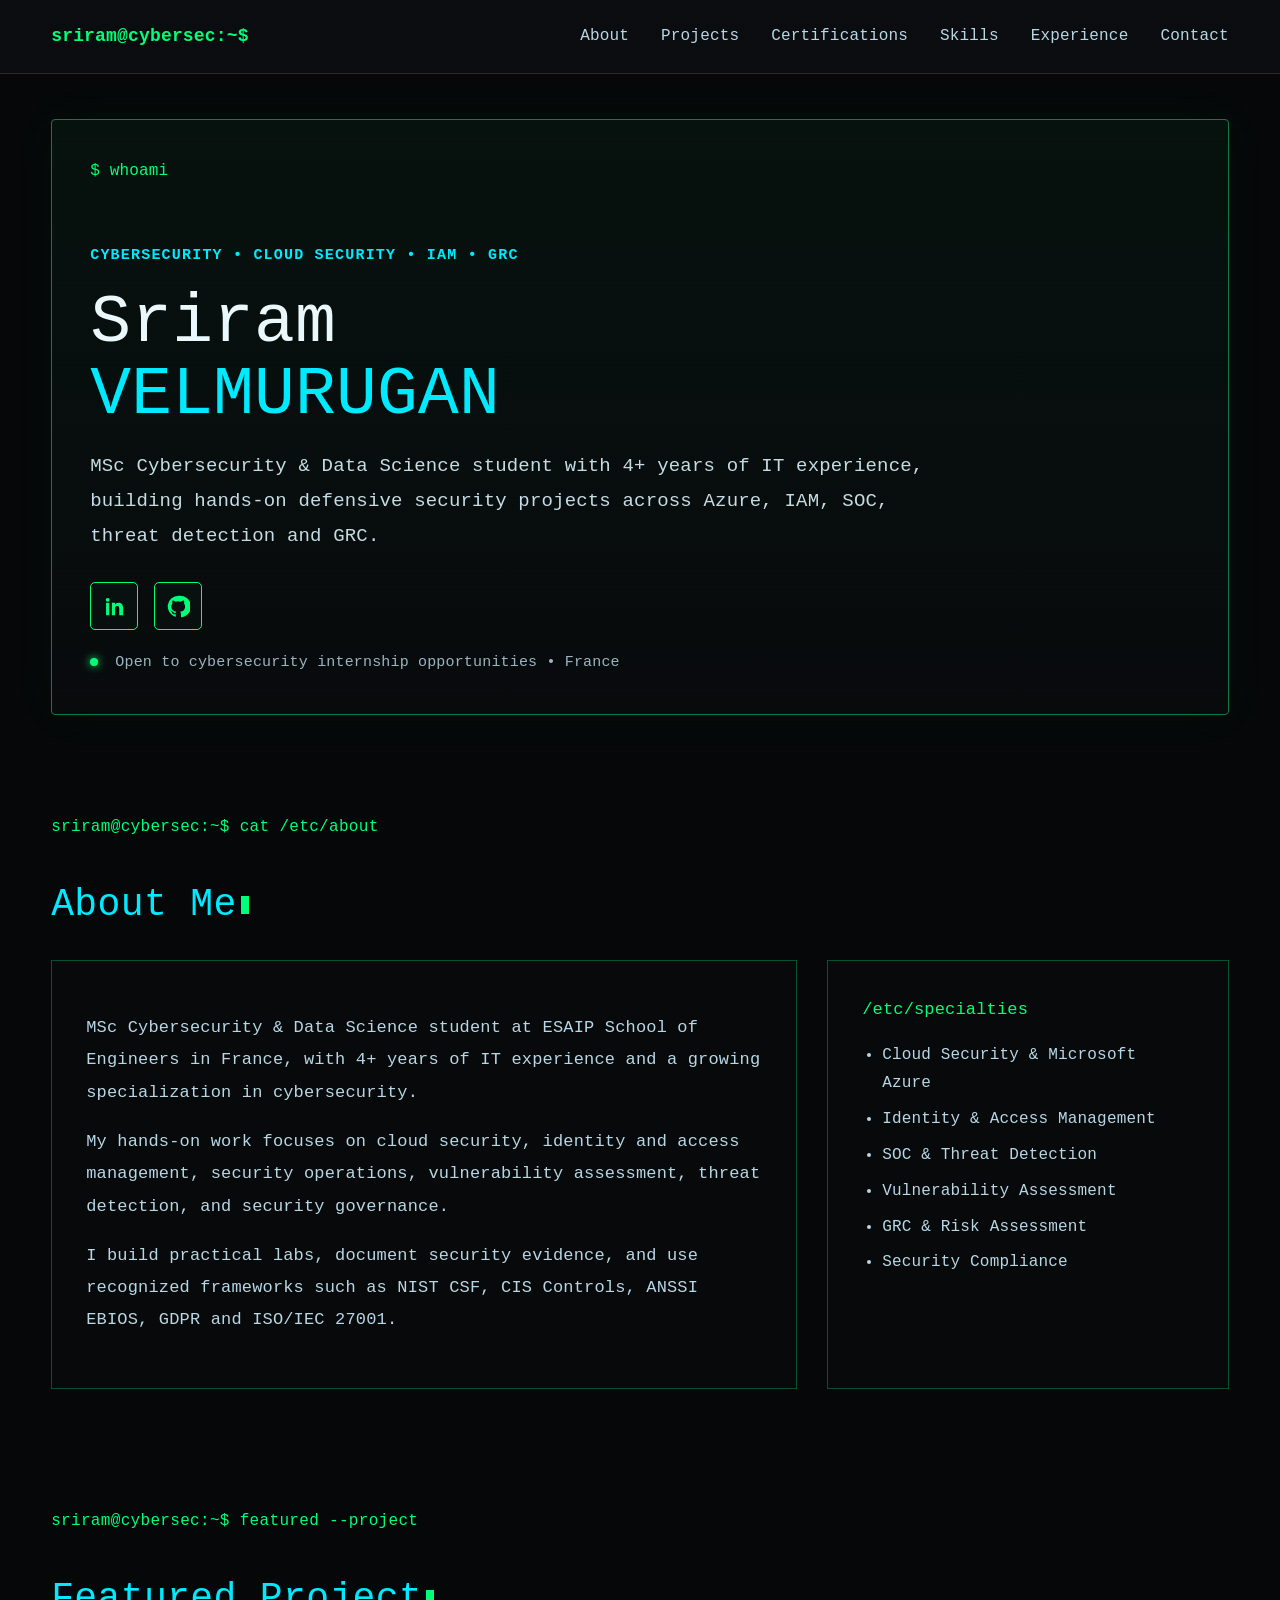
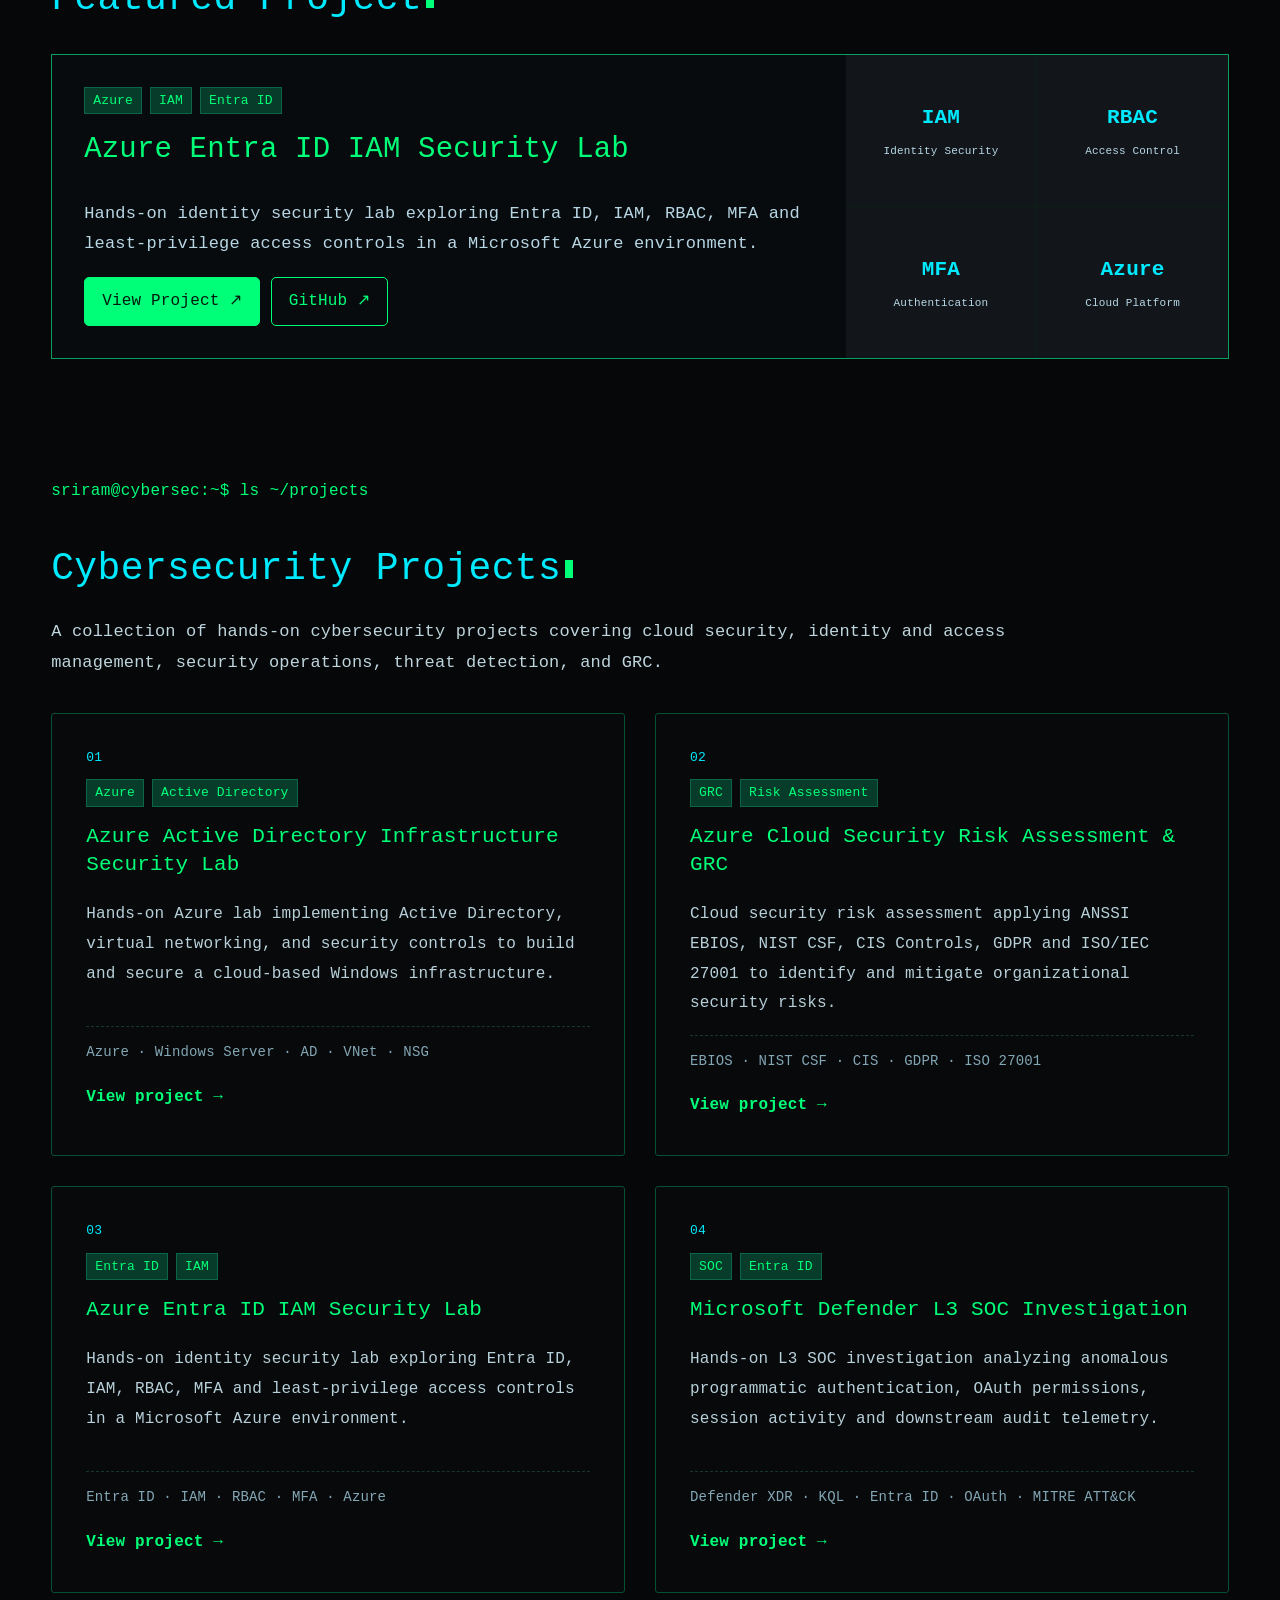
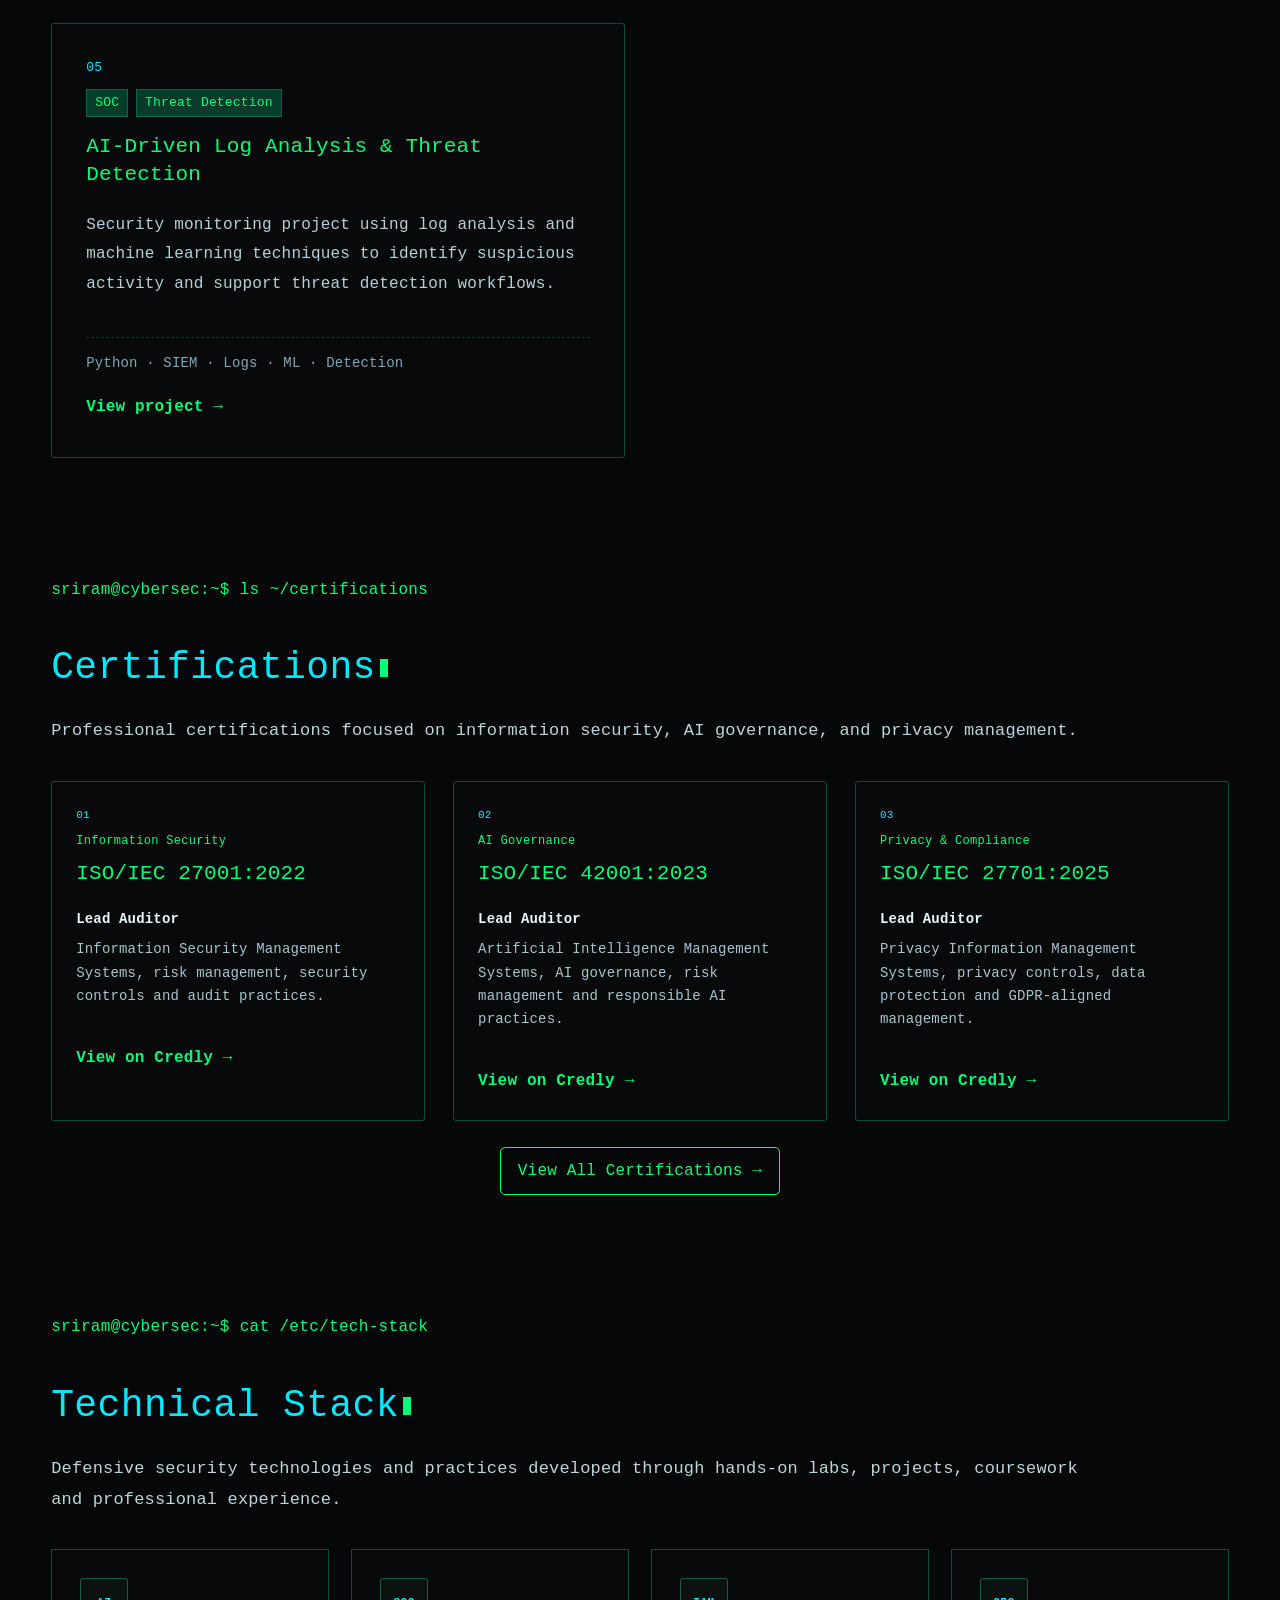
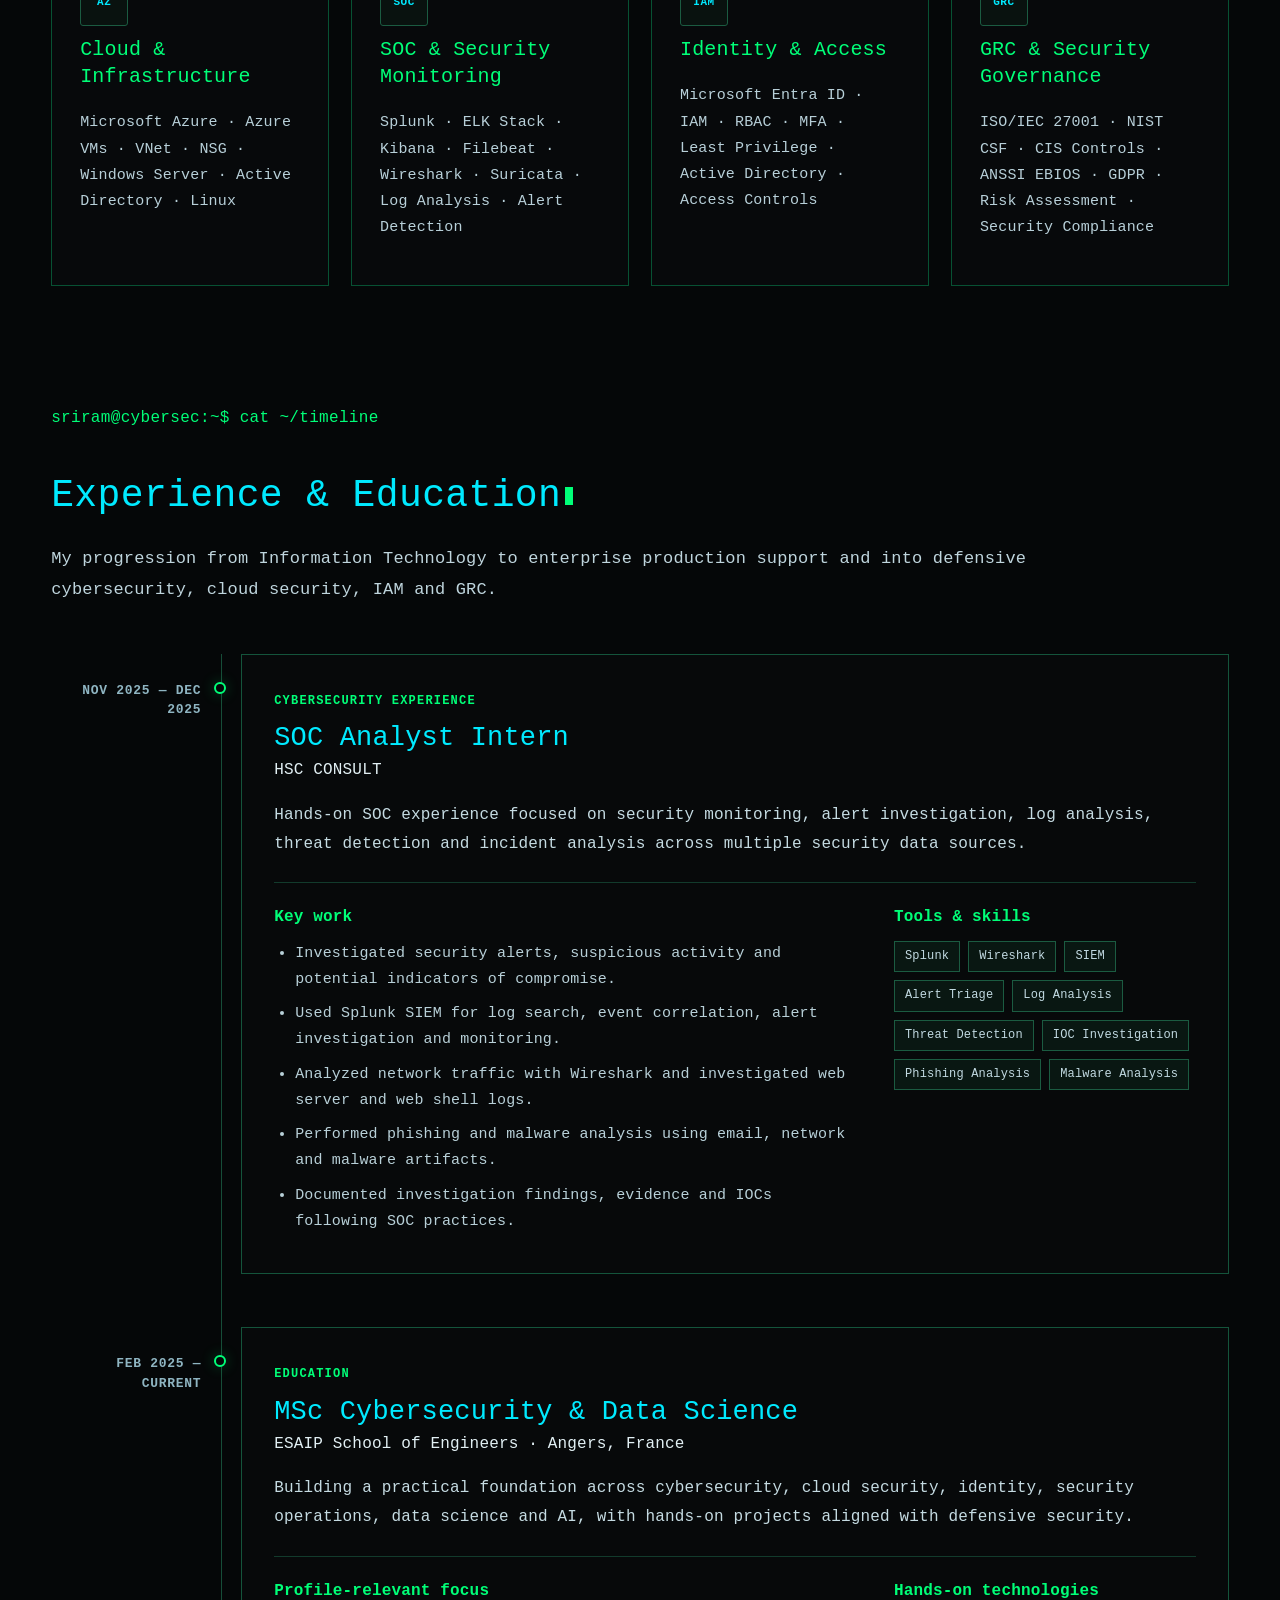
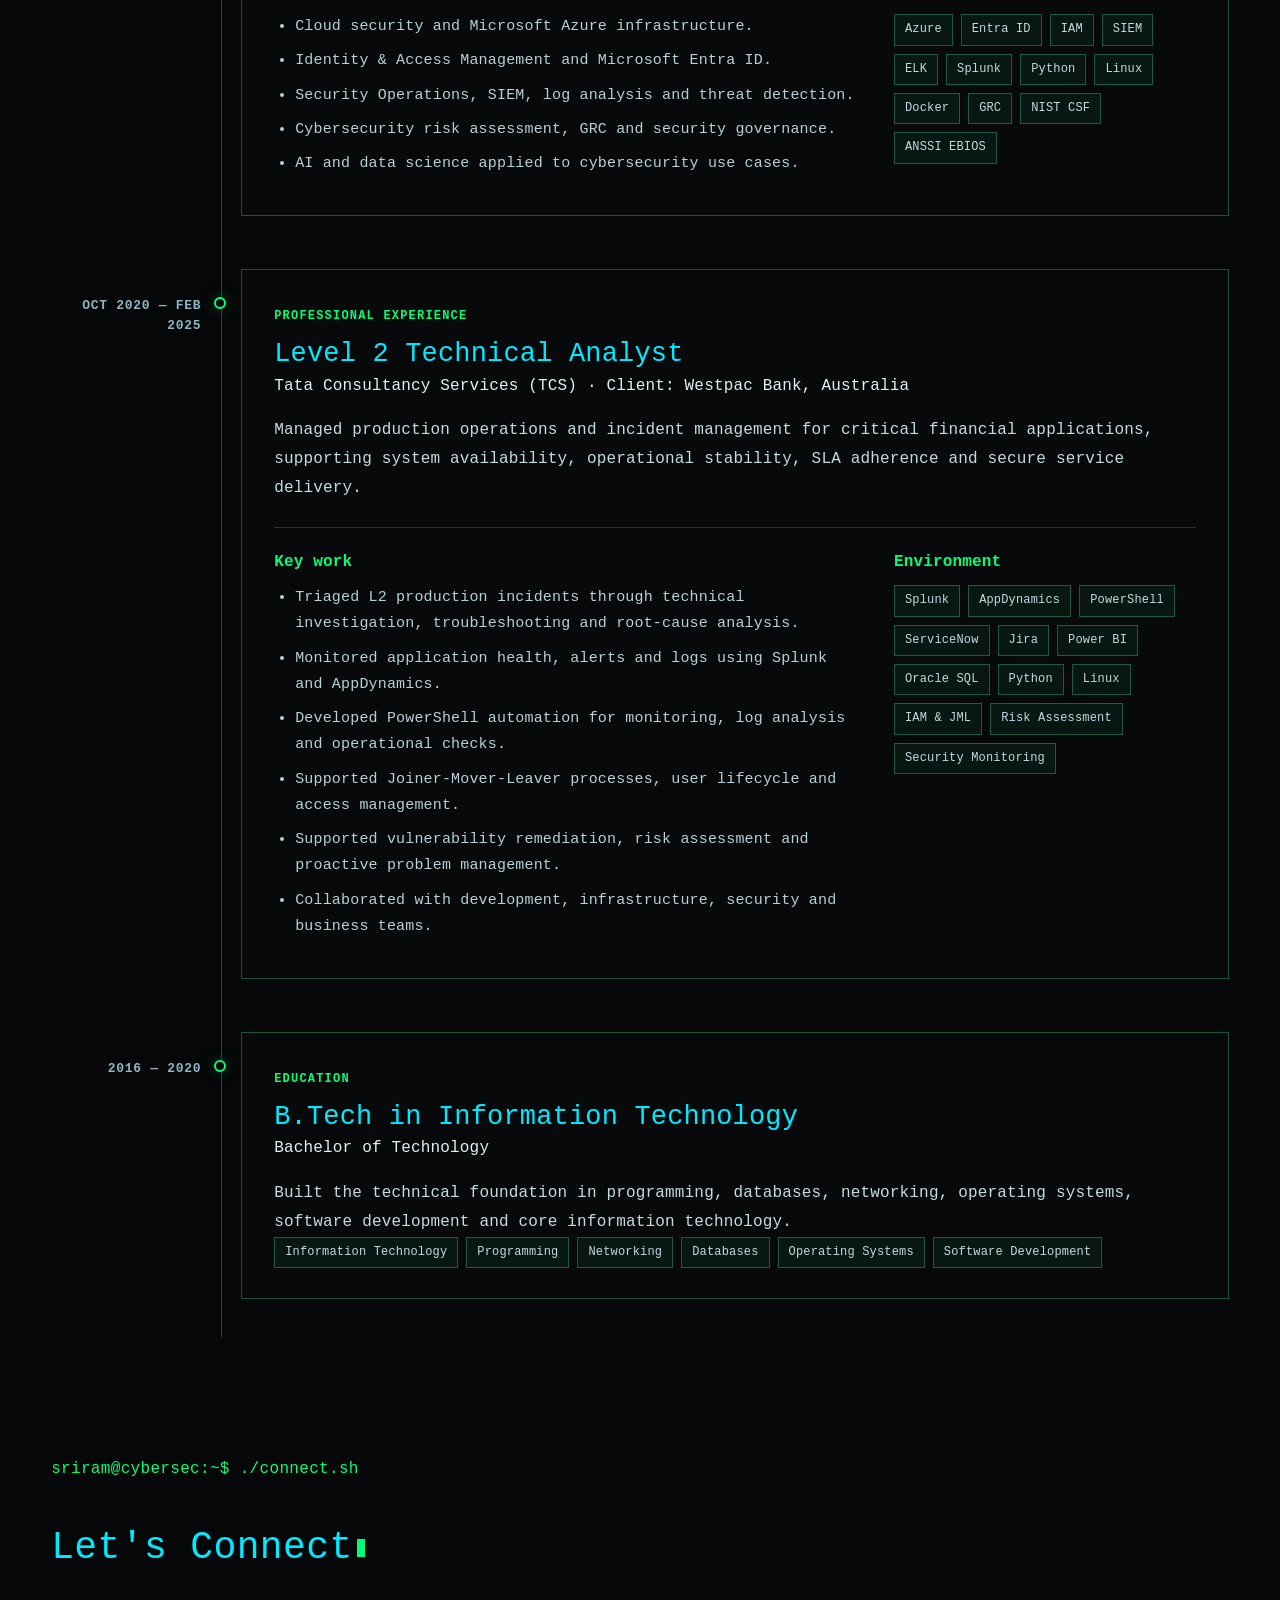
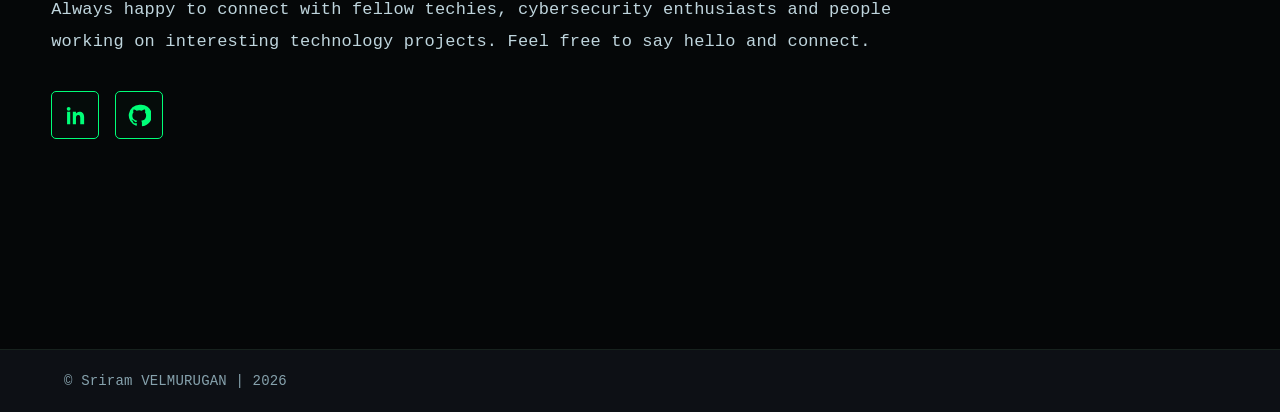
==== commit 709c76e8: "Update portfolio projects" ====
--- a/index.html
+++ b/index.html
@@ -122,8 +122,18 @@
           <a href="projects.html#entra-id" class="text-link">View project →</a>
         </article>
 
+
         <article class="project-card">
           <div class="project-number">04</div>
+          <div class="tag-row"><span>SOC</span><span>Entra ID</span></div>
+          <h3>Microsoft Defender L3 SOC Investigation</h3>
+          <p>Hands-on L3 SOC investigation analyzing anomalous programmatic authentication, OAuth permissions, session activity and downstream audit telemetry.</p>
+          <div class="stack">Defender XDR · KQL · Entra ID · OAuth · MITRE ATT&amp;CK</div>
+          <a href="projects.html#defender-l3" class="text-link">View project →</a>
+        </article>
+
+        <article class="project-card">
+          <div class="project-number">05</div>
           <div class="tag-row"><span>SOC</span><span>Threat Detection</span></div>
           <h3>AI-Driven Log Analysis &amp; Threat Detection</h3>
           <p>Security monitoring project using log analysis and machine learning techniques to identify suspicious activity and support threat detection workflows.</p>
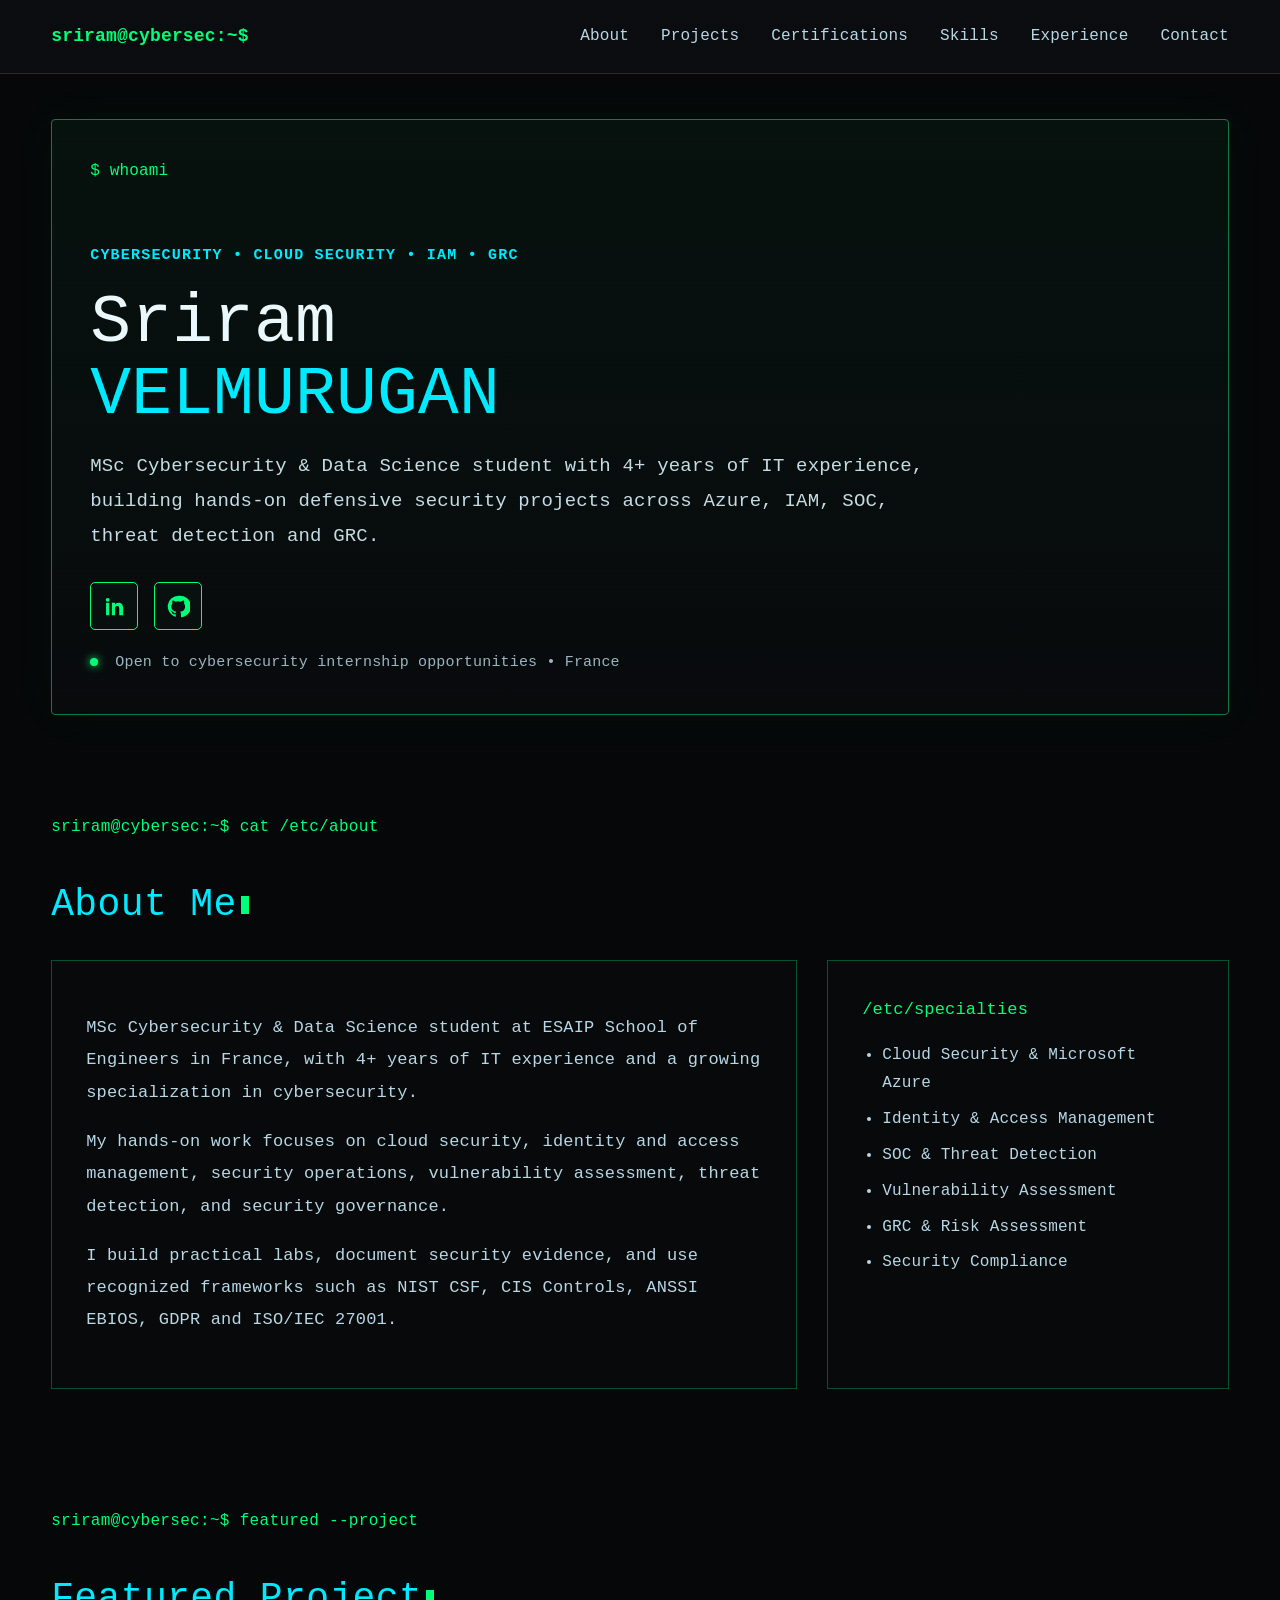
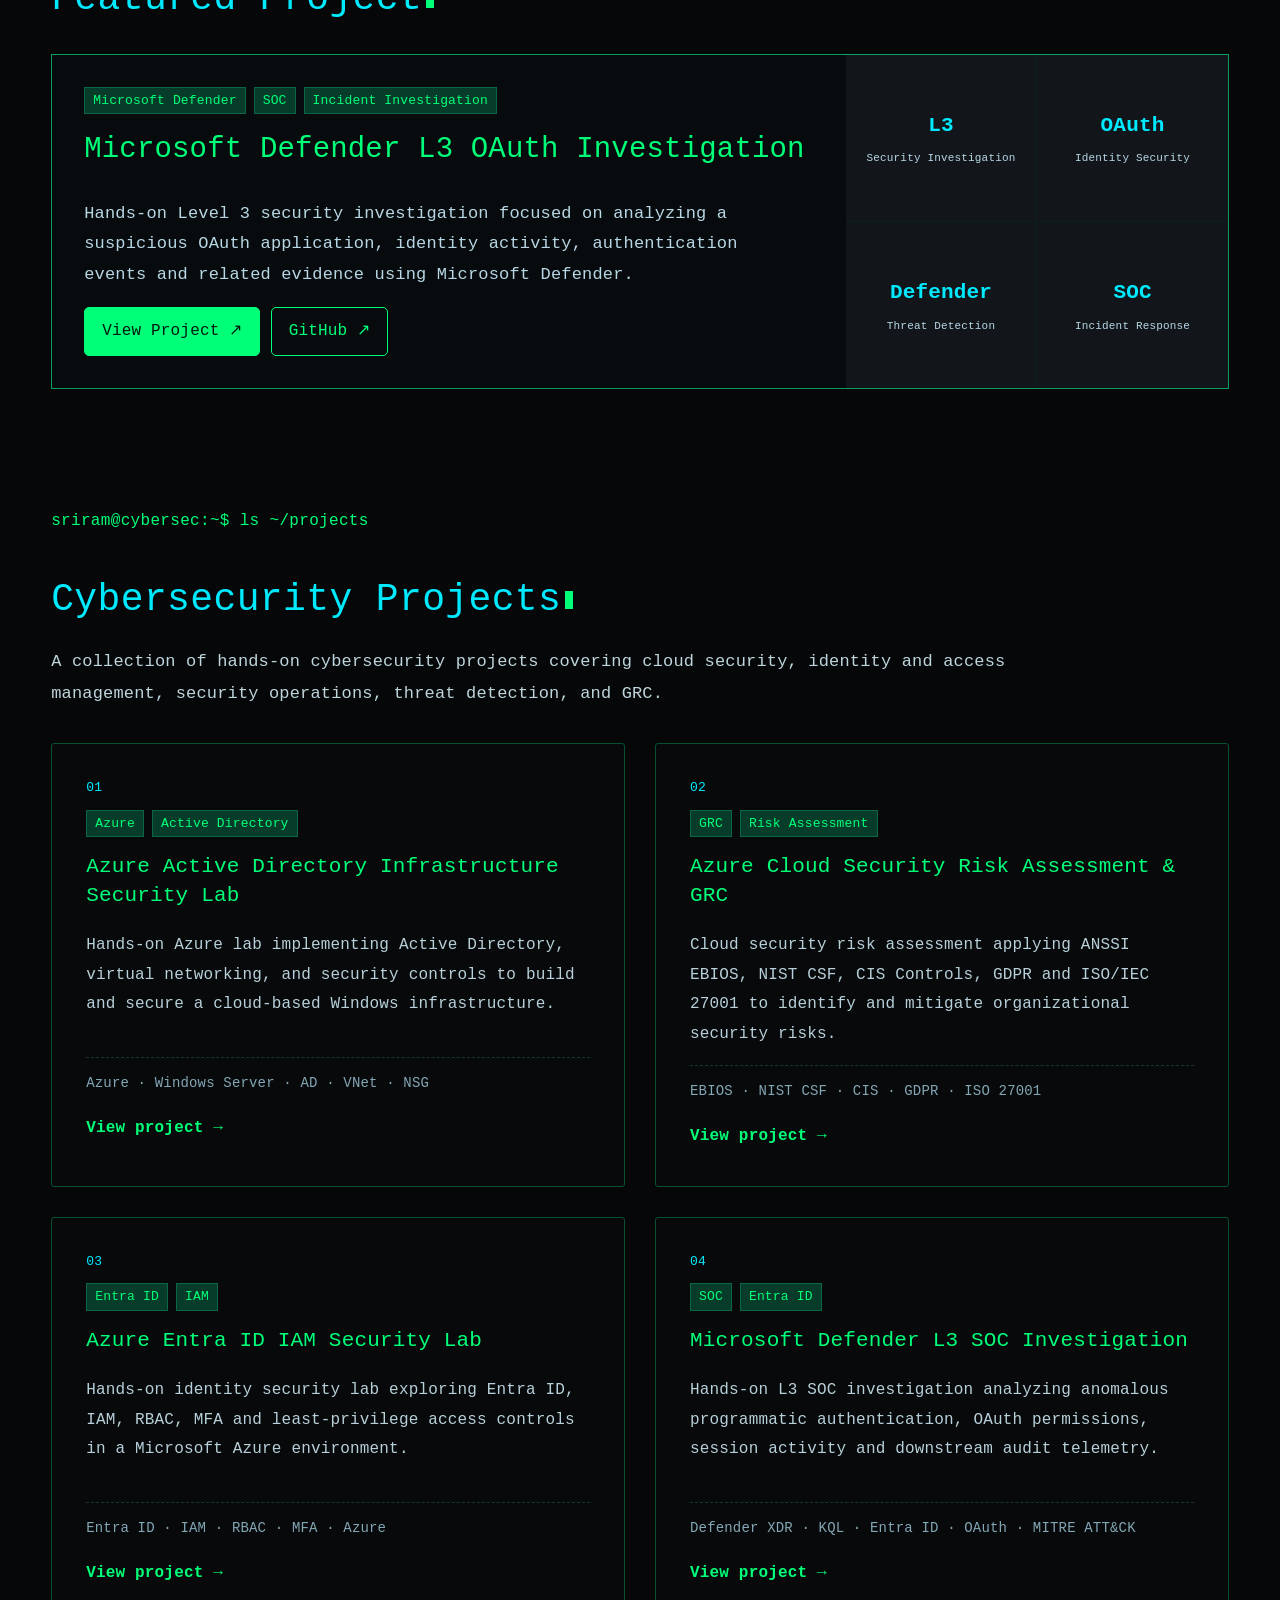
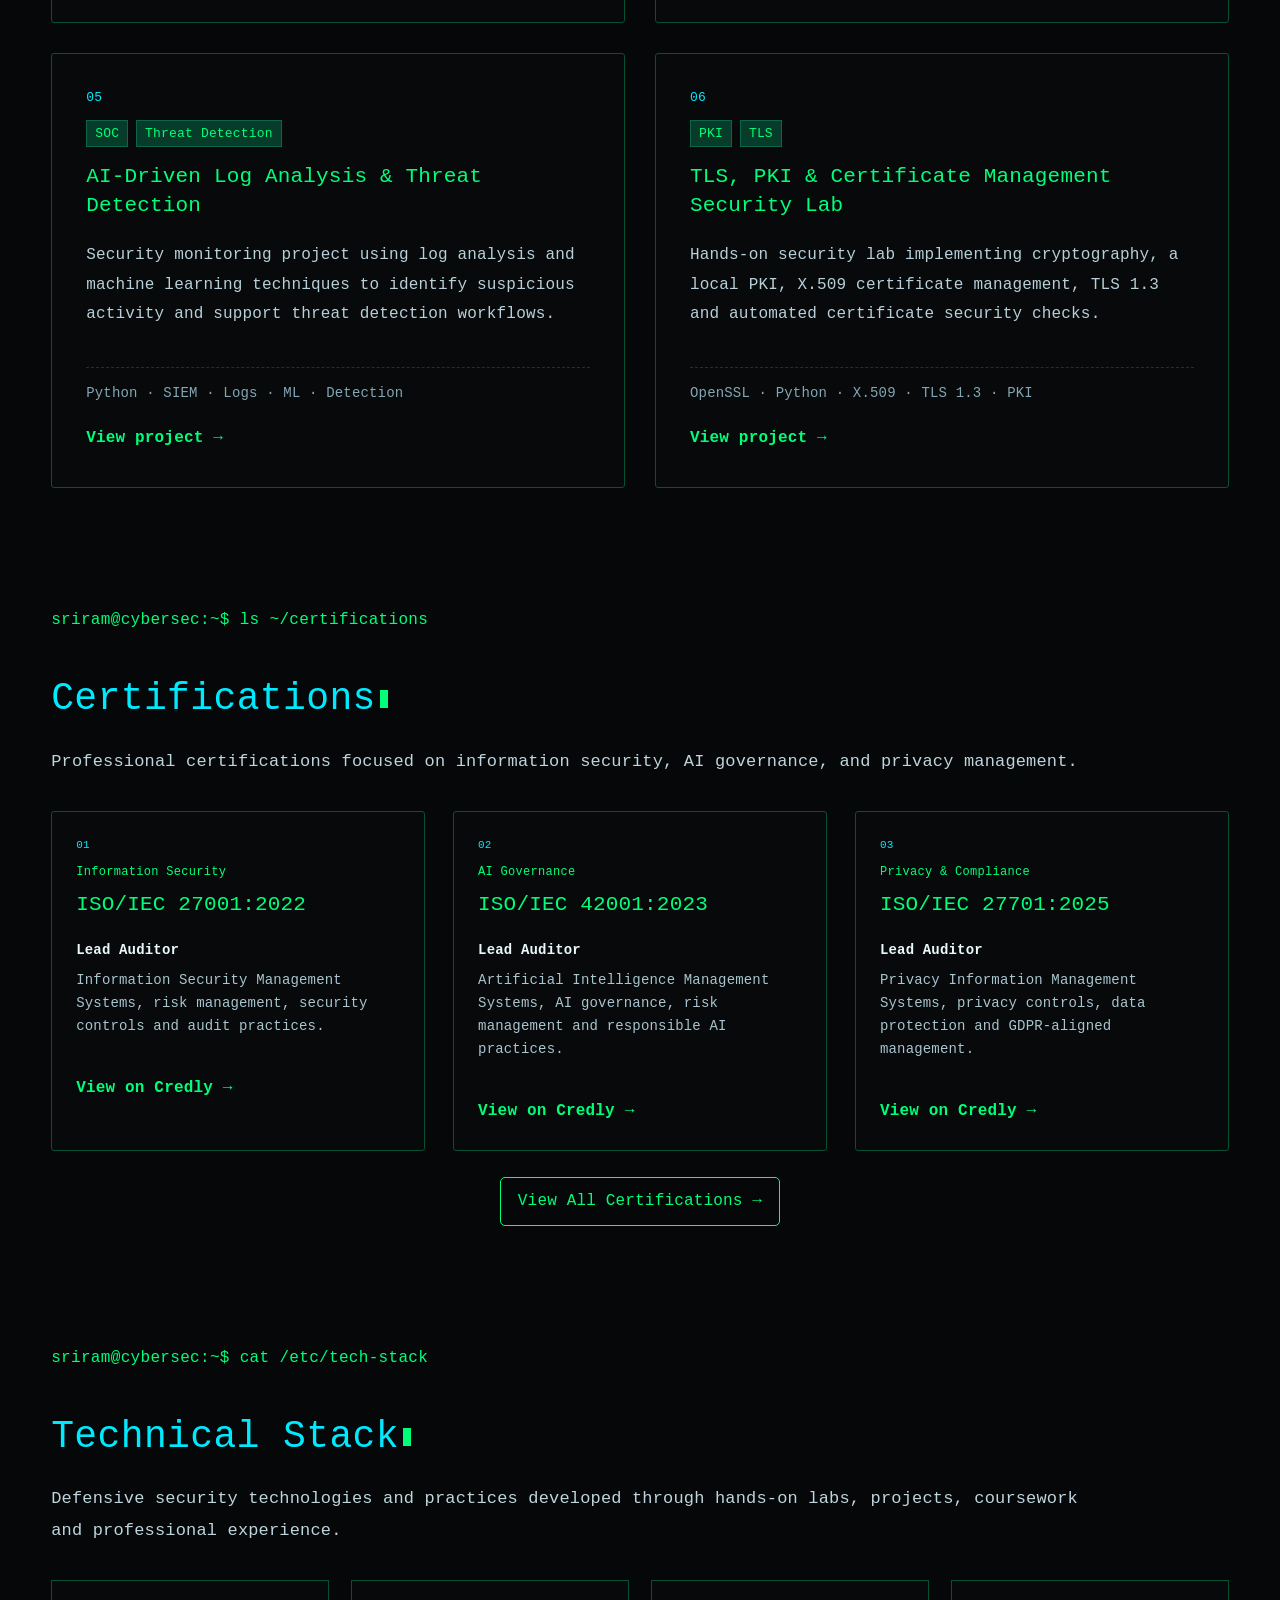
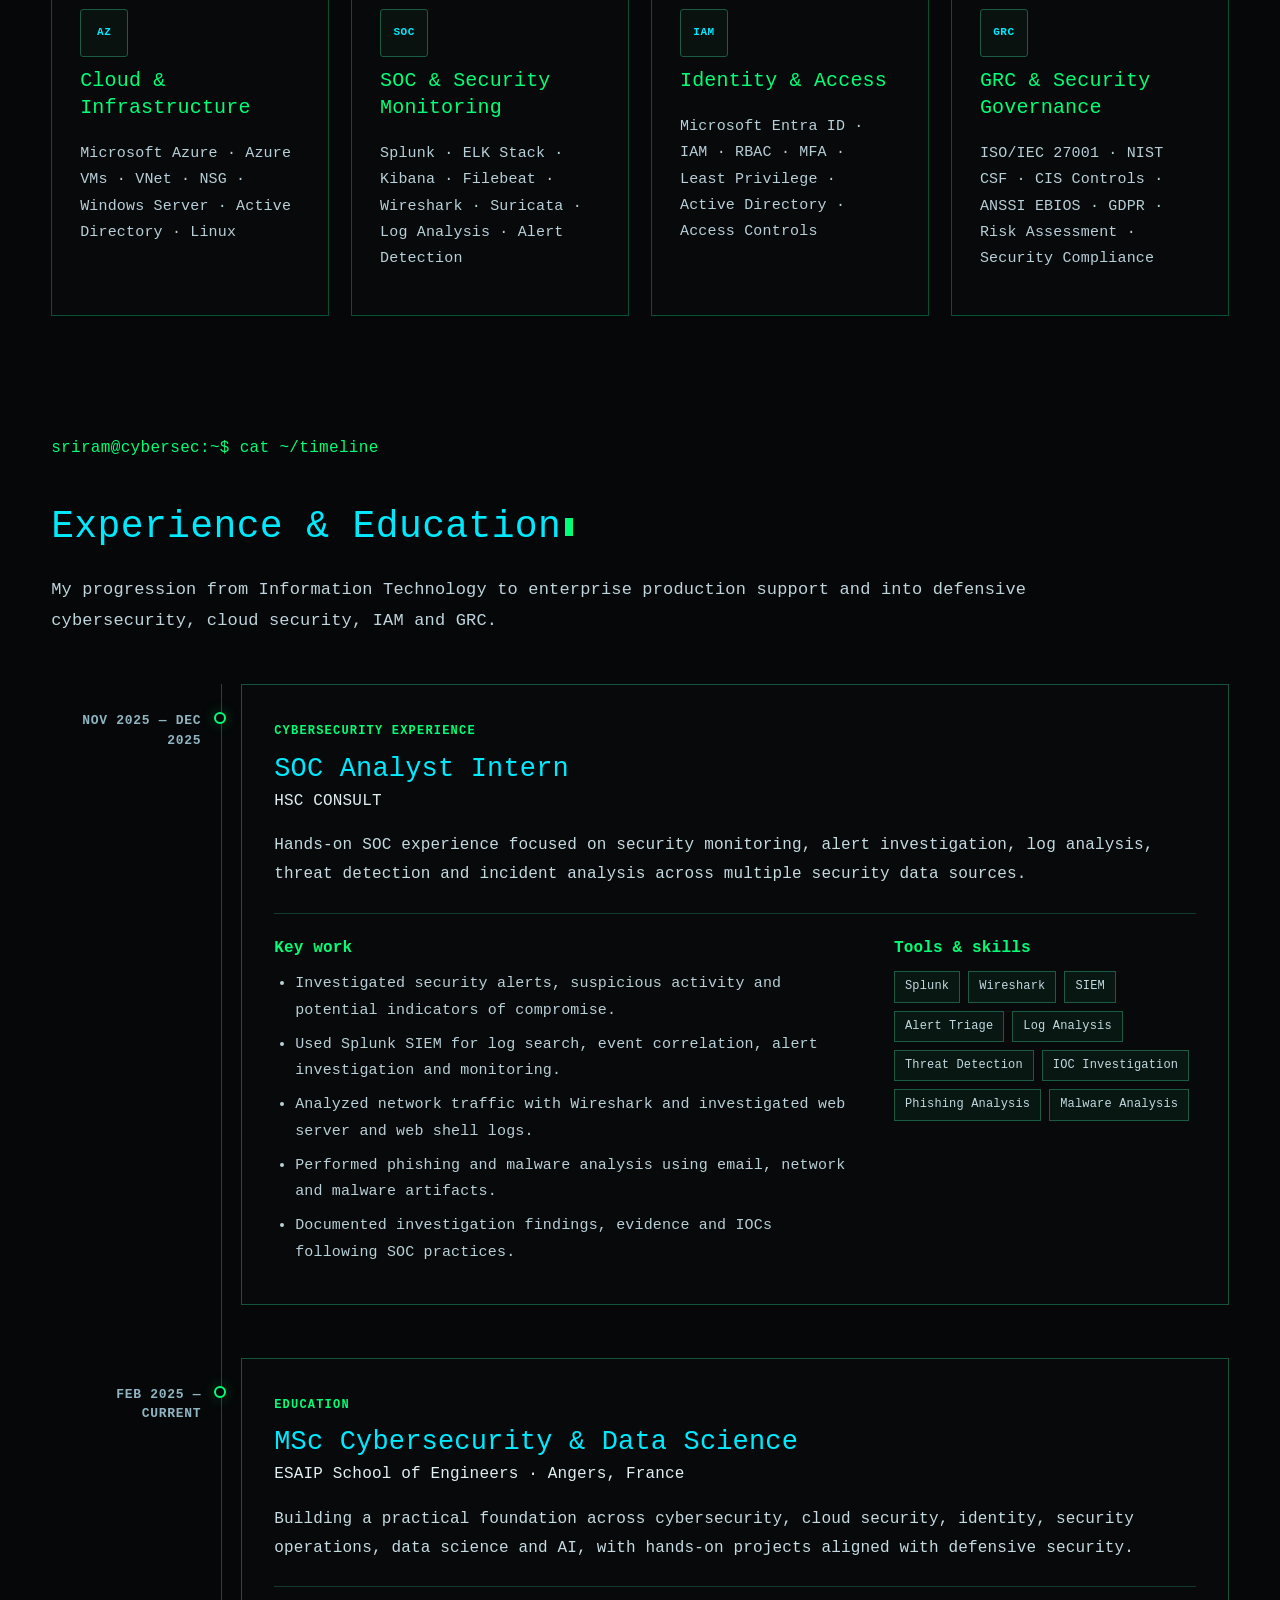
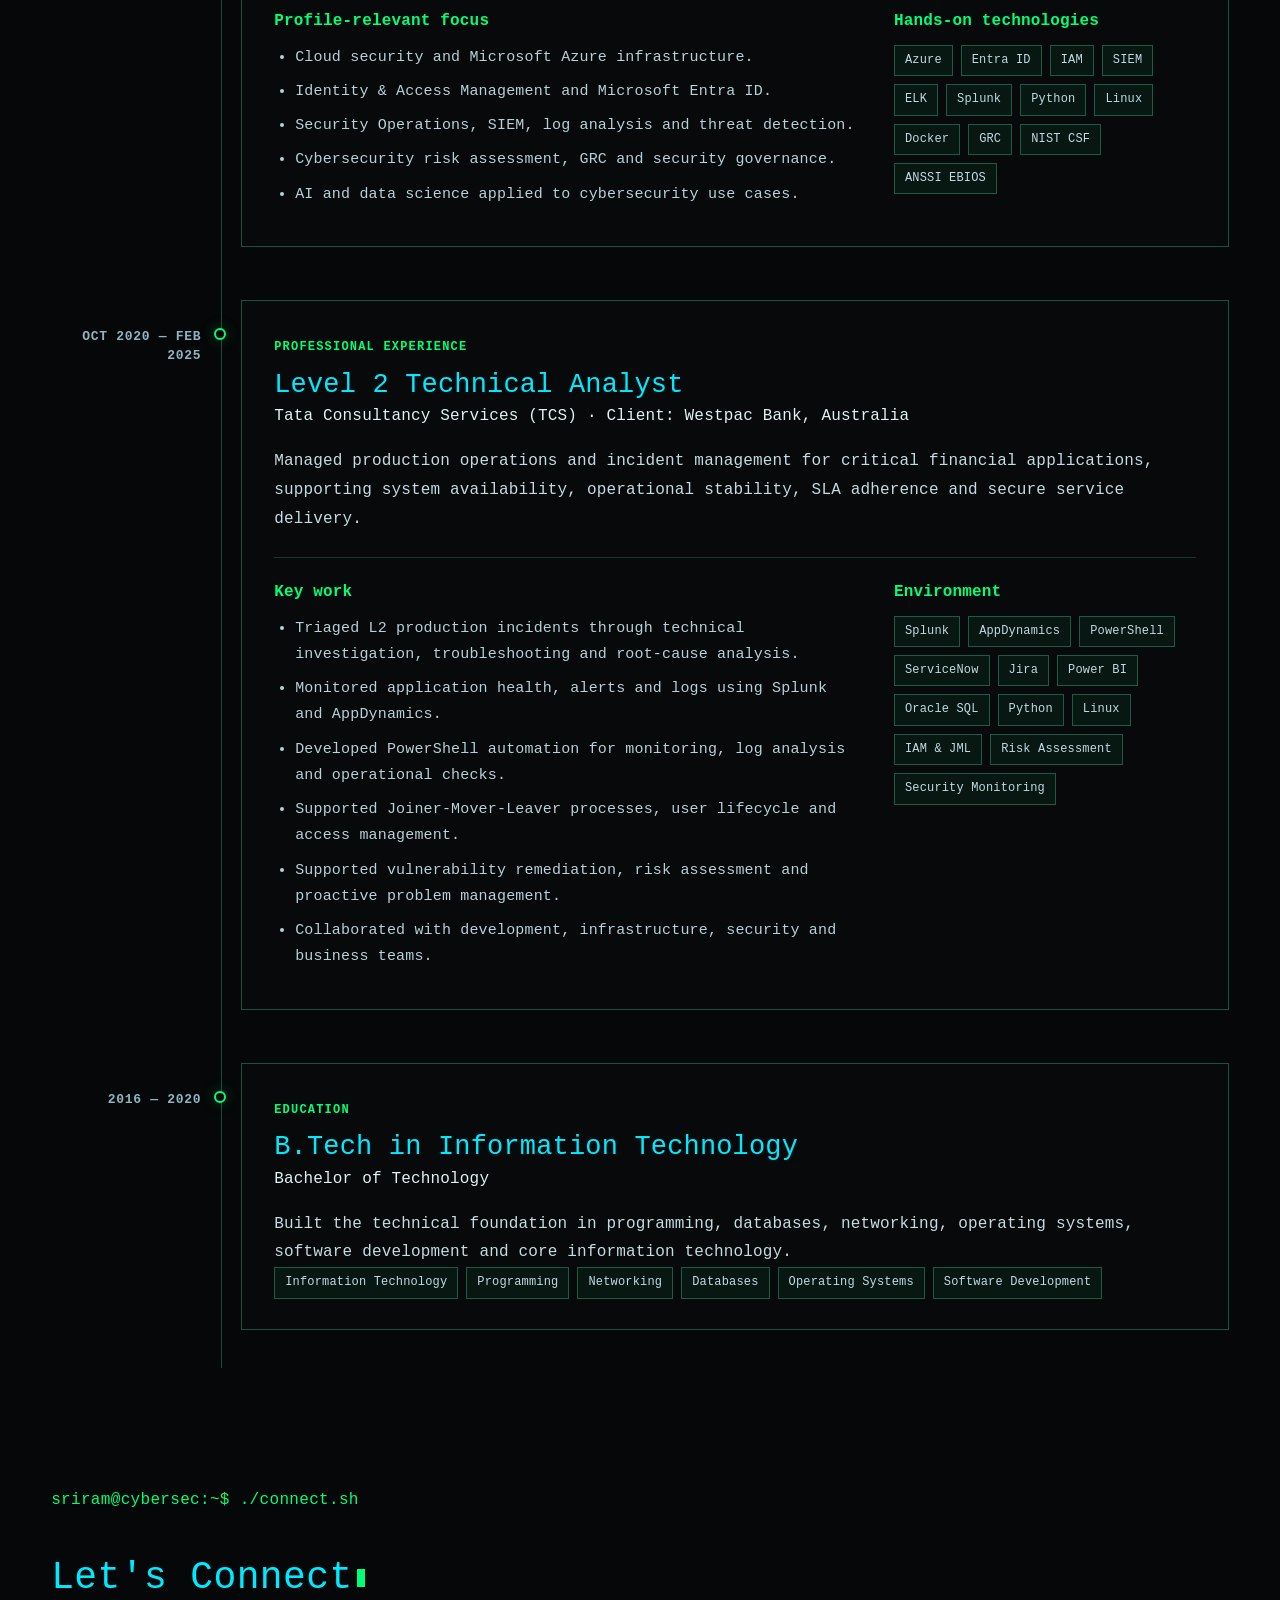
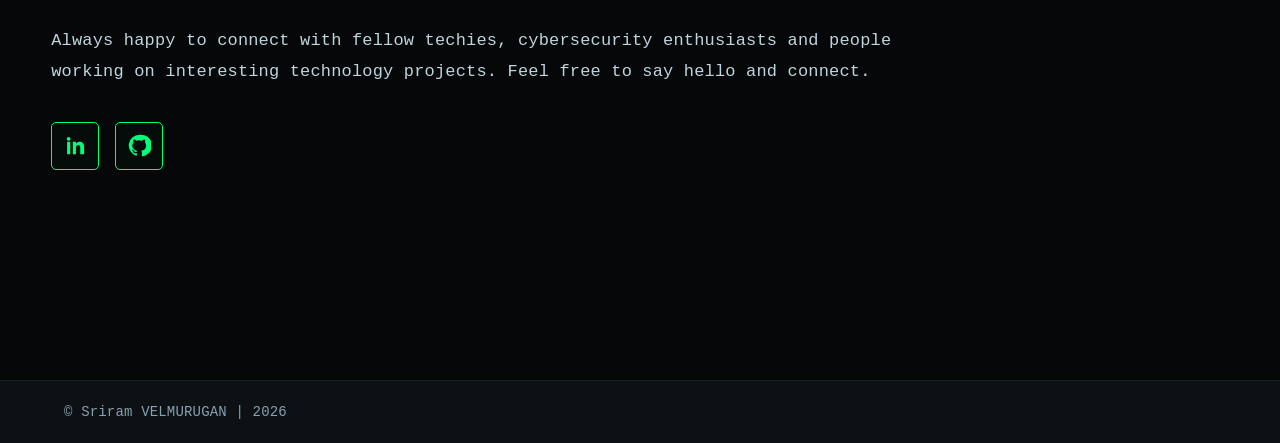
==== commit 39dc2027: "Update featured project and add TLS PKI project" ====
--- a/index.html
+++ b/index.html
@@ -68,24 +68,24 @@
       </div>
     </section>
 
-    <section id="featured" class="section">
+        <section id="featured" class="section">
       <div class="section-command">sriram@cybersec:~$ featured --project</div>
       <h2>Featured Project<span class="cursor"></span></h2>
       <article class="featured-card">
         <div class="featured-main">
-          <div class="tag-row"><span>Azure</span><span>IAM</span><span>Entra ID</span></div>
-          <h3>Azure Entra ID IAM Security Lab</h3>
-          <p>Hands-on identity security lab exploring Entra ID, IAM, RBAC, MFA and least-privilege access controls in a Microsoft Azure environment.</p>
+          <div class="tag-row"><span>Microsoft Defender</span><span>SOC</span><span>Incident Investigation</span></div>
+          <h3>Microsoft Defender L3 OAuth Investigation</h3>
+          <p>Hands-on Level 3 security investigation focused on analyzing a suspicious OAuth application, identity activity, authentication events and related evidence using Microsoft Defender.</p>
           <div class="project-links">
-            <a class="btn primary" href="projects.html#entra-id">View Project ↗</a>
-            <a class="btn" href="https://github.com/srividho/hexacloud-entra-id-iam-security-lab" target="_blank" rel="noreferrer">GitHub ↗</a>
+            <a class="btn primary" href="projects.html#microsoft-defender-l3-oauth">View Project ↗</a>
+            <a class="btn" href="https://github.com/srividho/microsoft-defender-l3-oauth-investigation" target="_blank" rel="noreferrer">GitHub ↗</a>
           </div>
         </div>
         <div class="metrics">
-          <div><strong>IAM</strong><span>Identity Security</span></div>
-          <div><strong>RBAC</strong><span>Access Control</span></div>
-          <div><strong>MFA</strong><span>Authentication</span></div>
-          <div><strong>Azure</strong><span>Cloud Platform</span></div>
+          <div><strong>L3</strong><span>Security Investigation</span></div>
+          <div><strong>OAuth</strong><span>Identity Security</span></div>
+          <div><strong>Defender</strong><span>Threat Detection</span></div>
+          <div><strong>SOC</strong><span>Incident Response</span></div>
         </div>
       </article>
     </section>
@@ -139,6 +139,15 @@
           <p>Security monitoring project using log analysis and machine learning techniques to identify suspicious activity and support threat detection workflows.</p>
           <div class="stack">Python · SIEM · Logs · ML · Detection</div>
           <a href="projects.html#log-analysis" class="text-link">View project →</a>
+        </article>
+
+        <article class="project-card">
+          <div class="project-number">06</div>
+          <div class="tag-row"><span>PKI</span><span>TLS</span></div>
+          <h3>TLS, PKI &amp; Certificate Management Security Lab</h3>
+          <p>Hands-on security lab implementing cryptography, a local PKI, X.509 certificate management, TLS 1.3 and automated certificate security checks.</p>
+          <div class="stack">OpenSSL · Python · X.509 · TLS 1.3 · PKI</div>
+          <a href="projects.html#tls-pki" class="text-link">View project →</a>
         </article>
       </div>
     </section>
